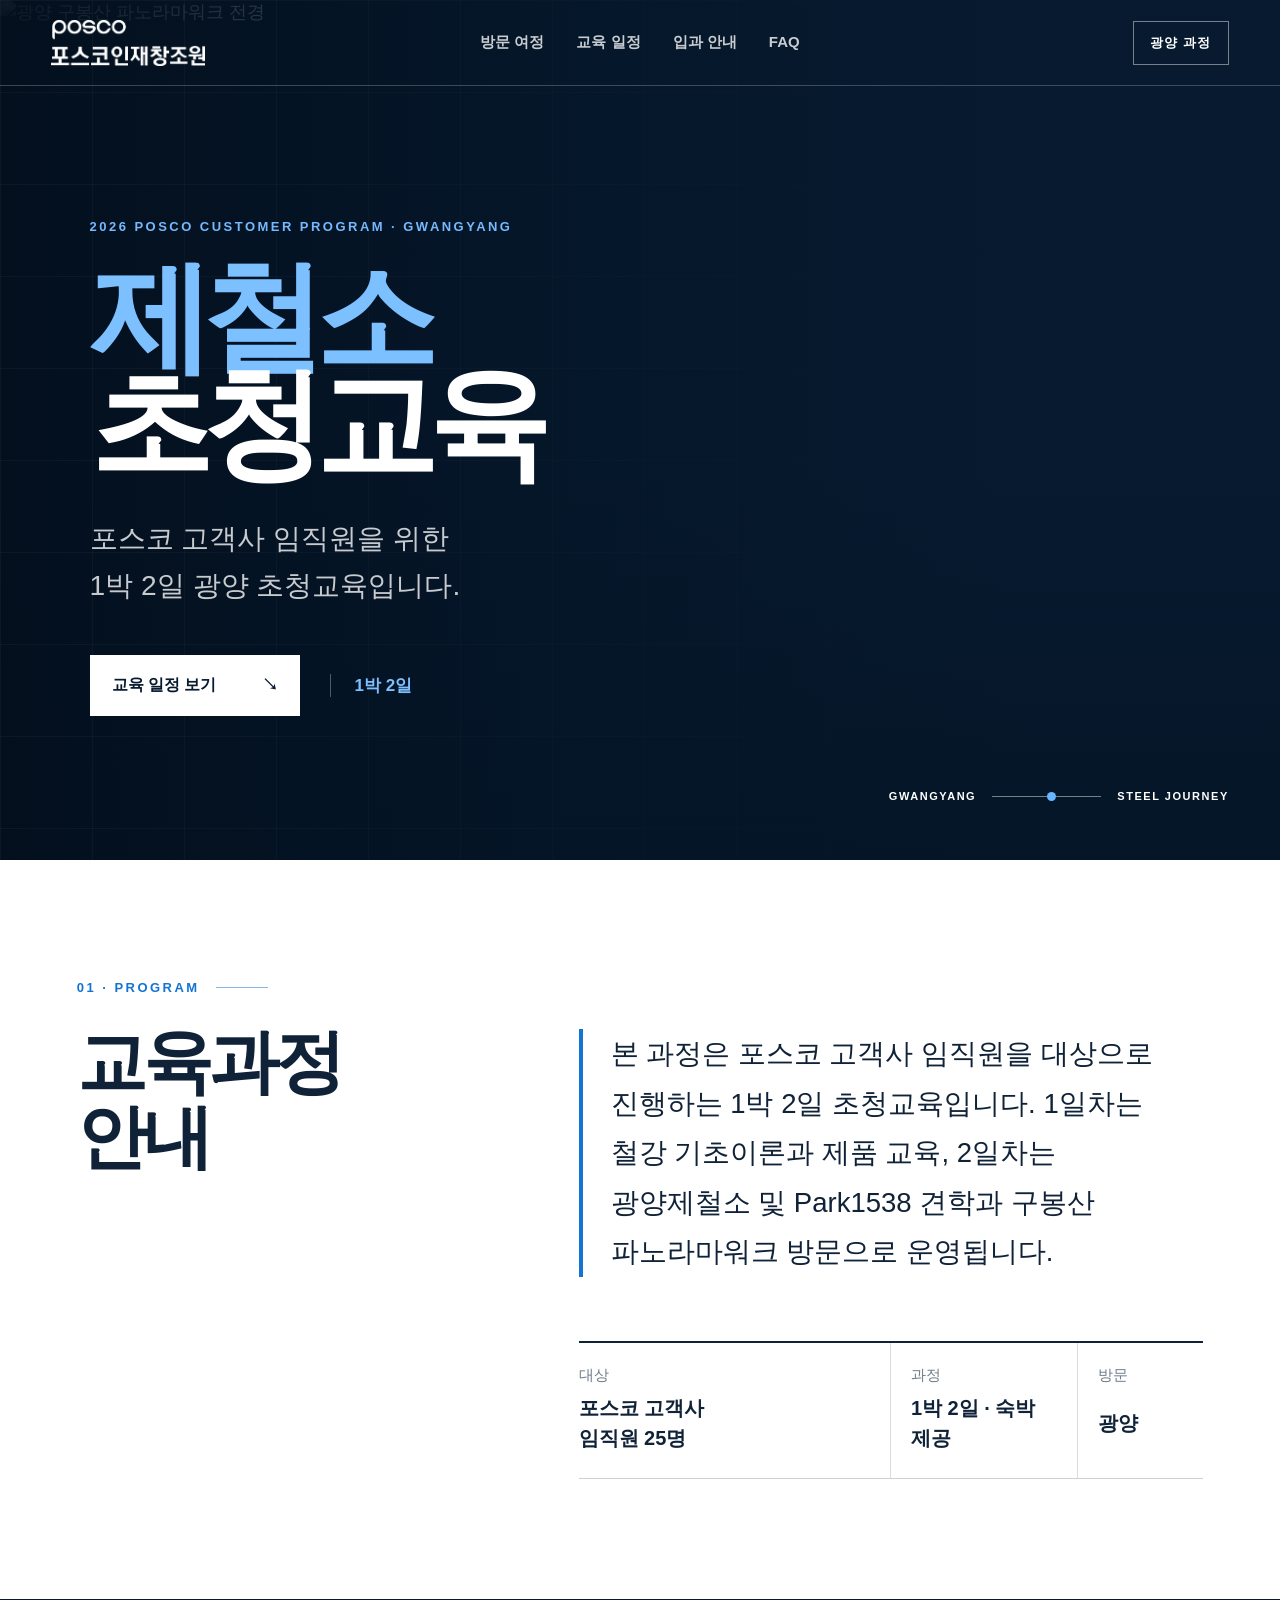
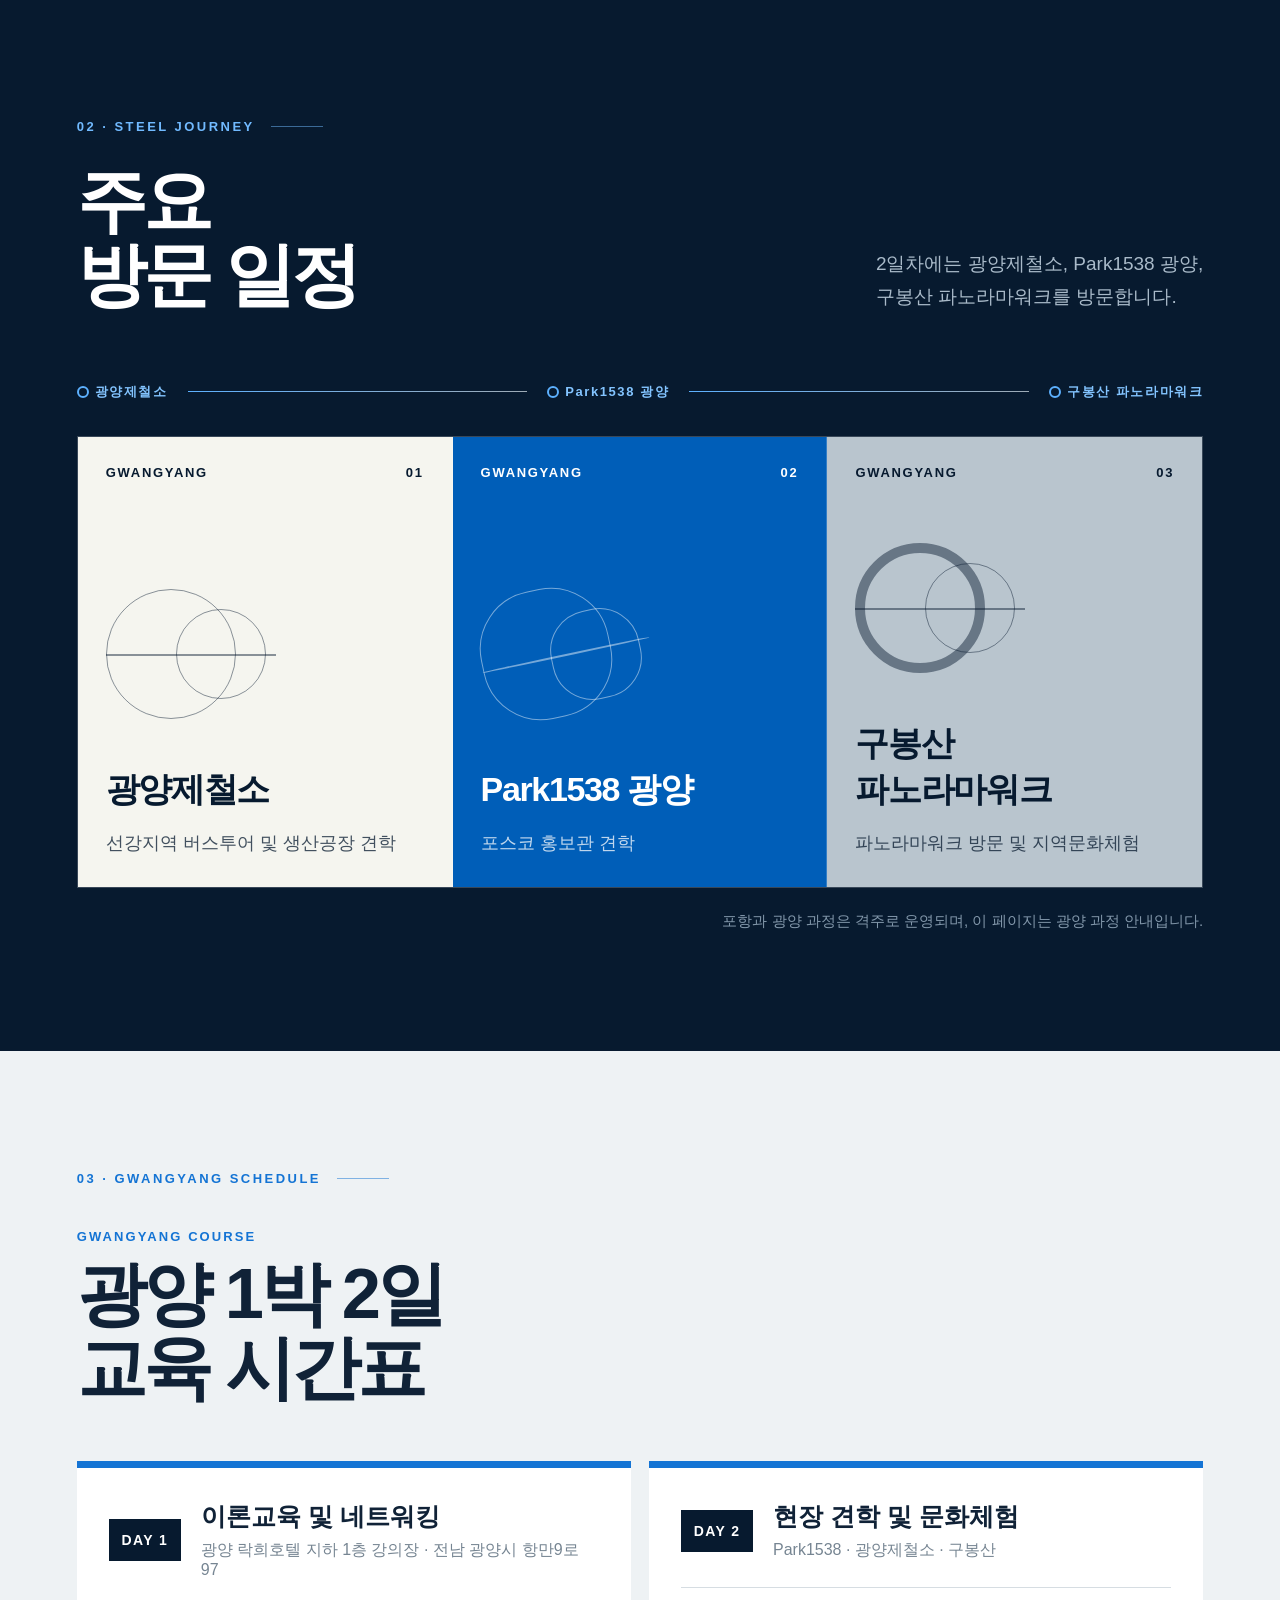
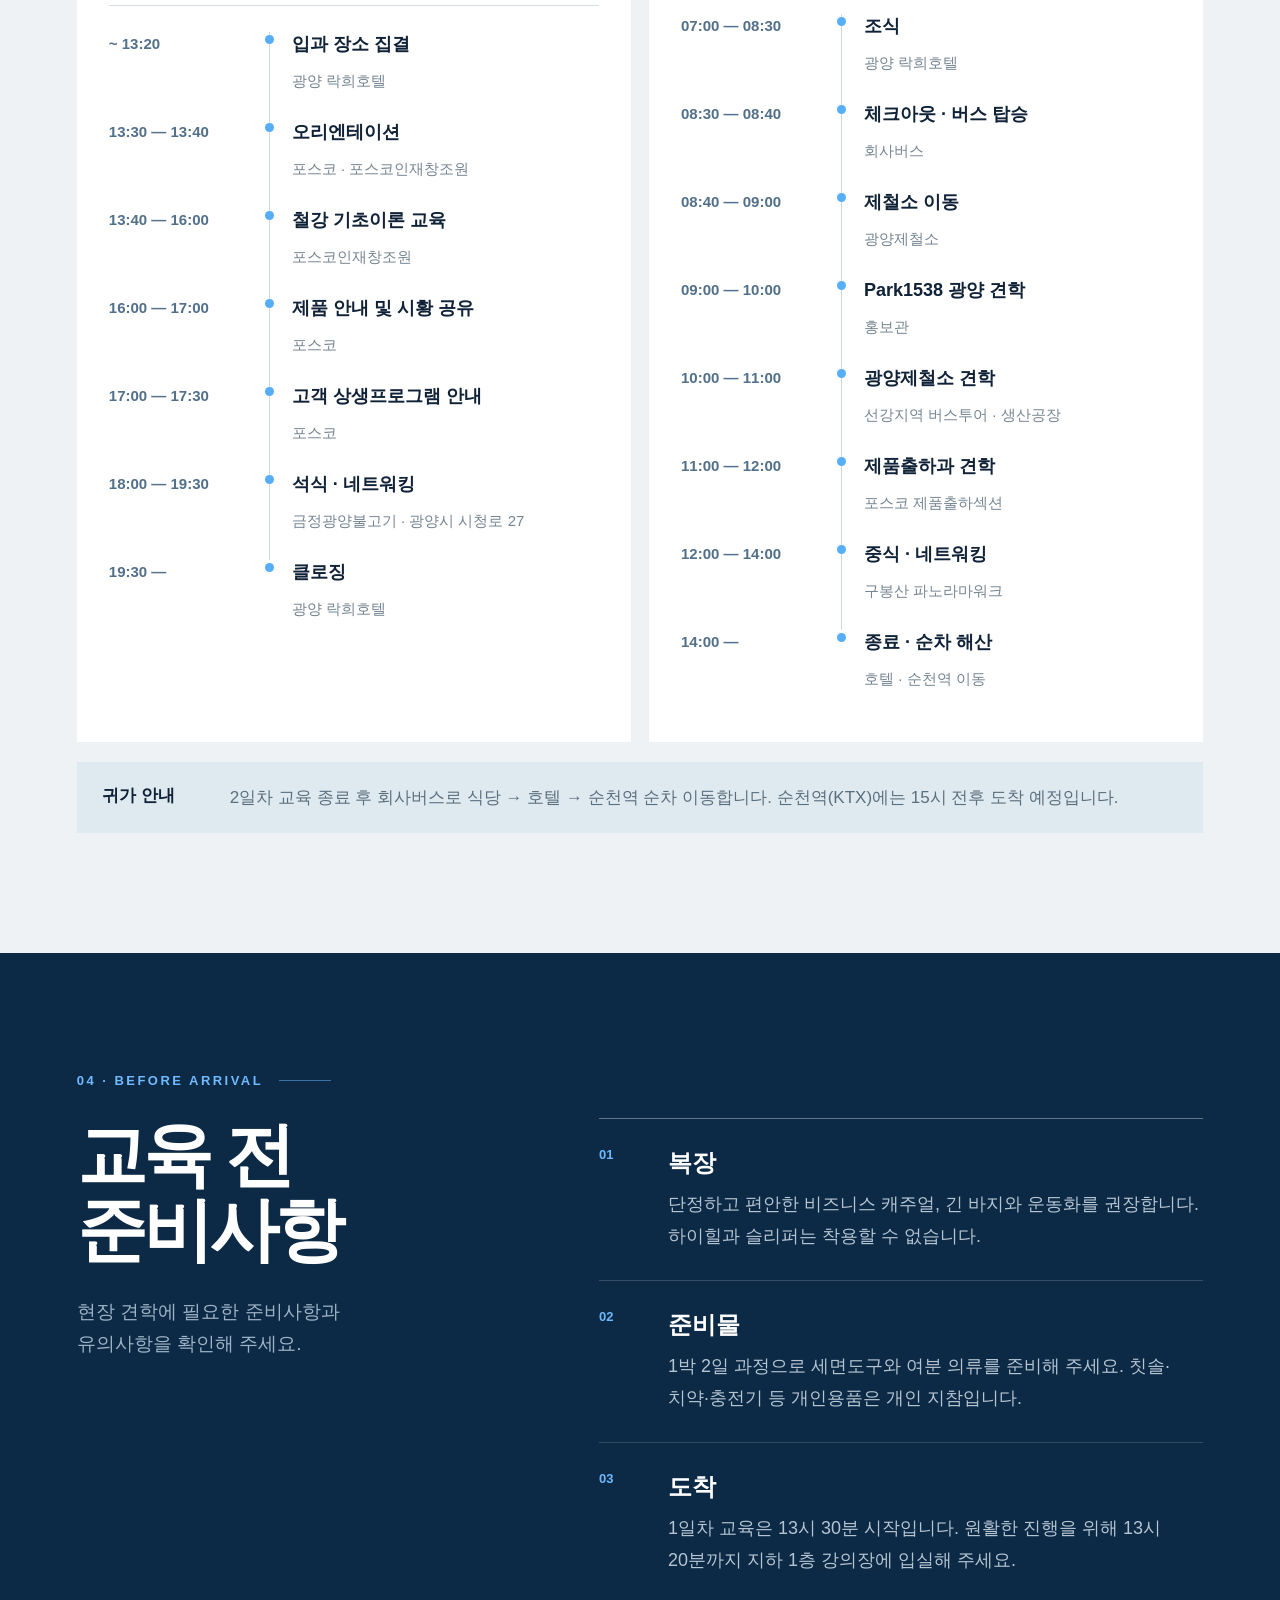
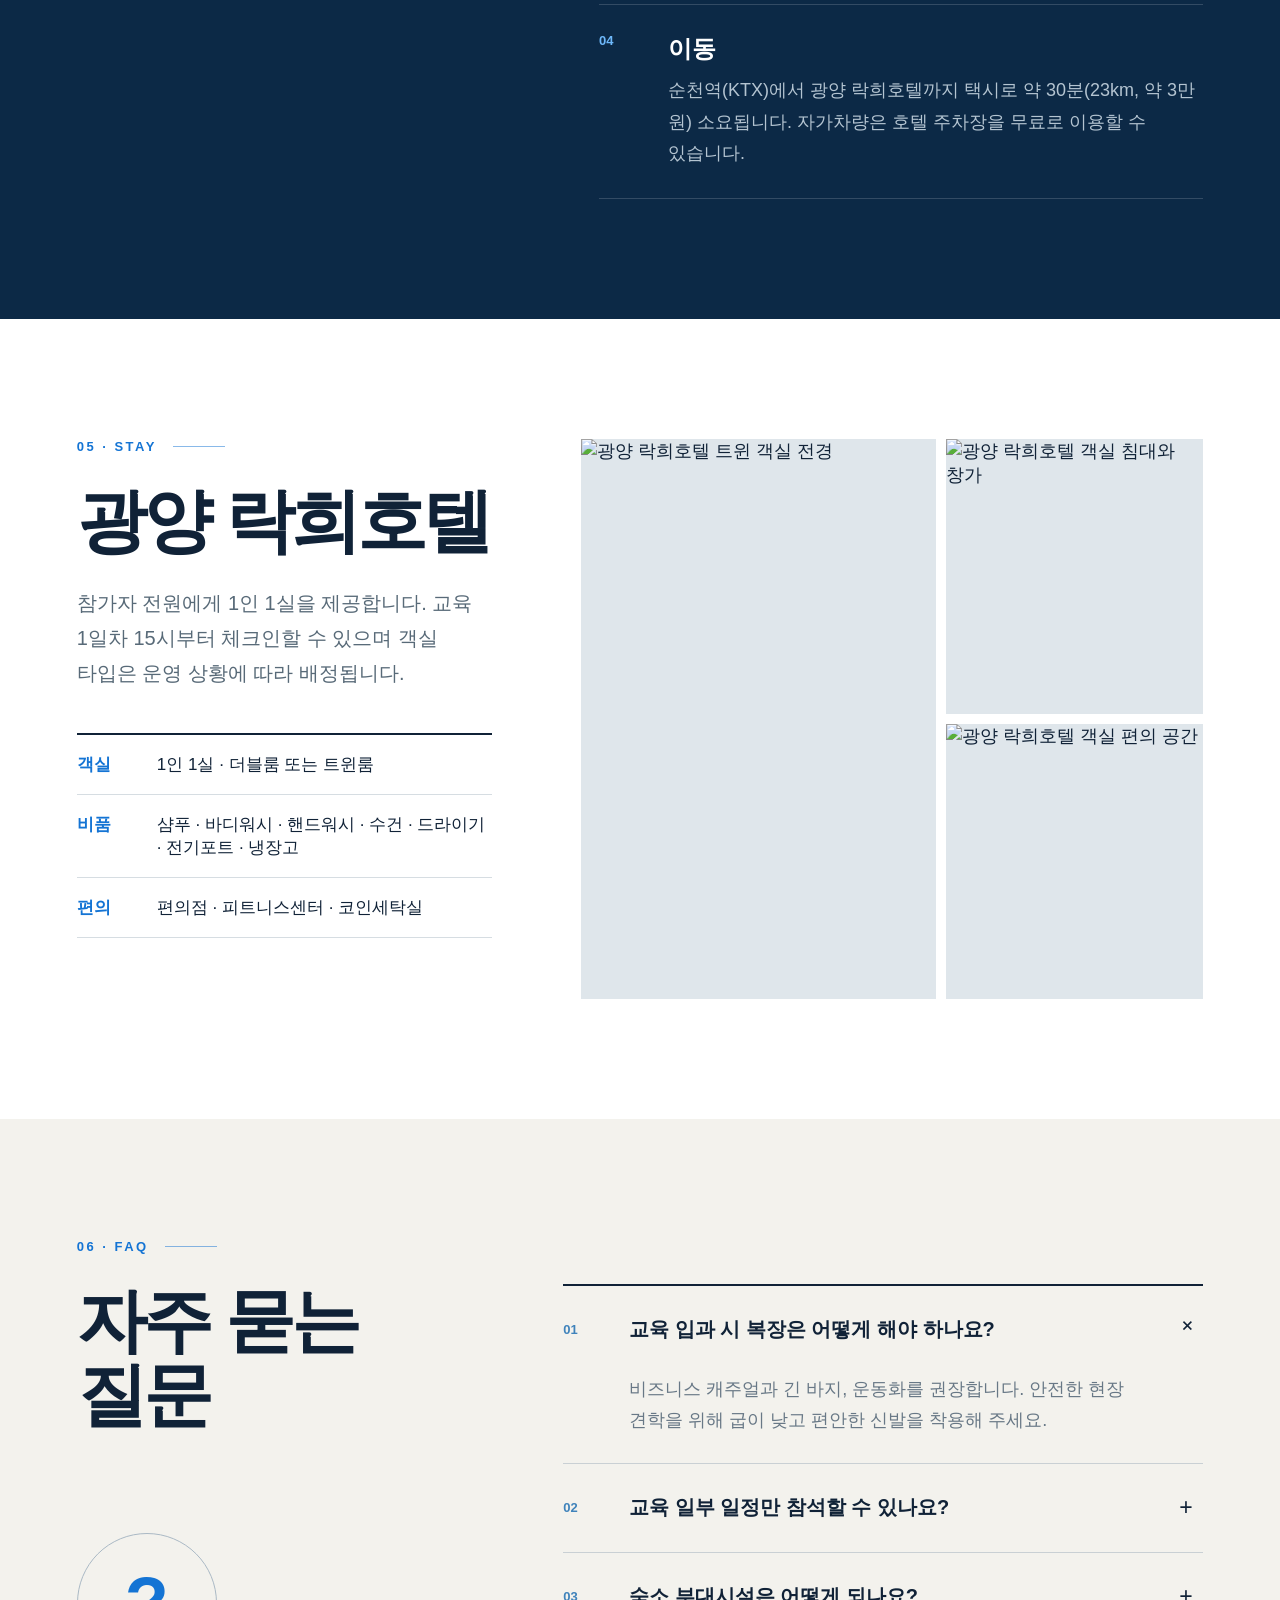
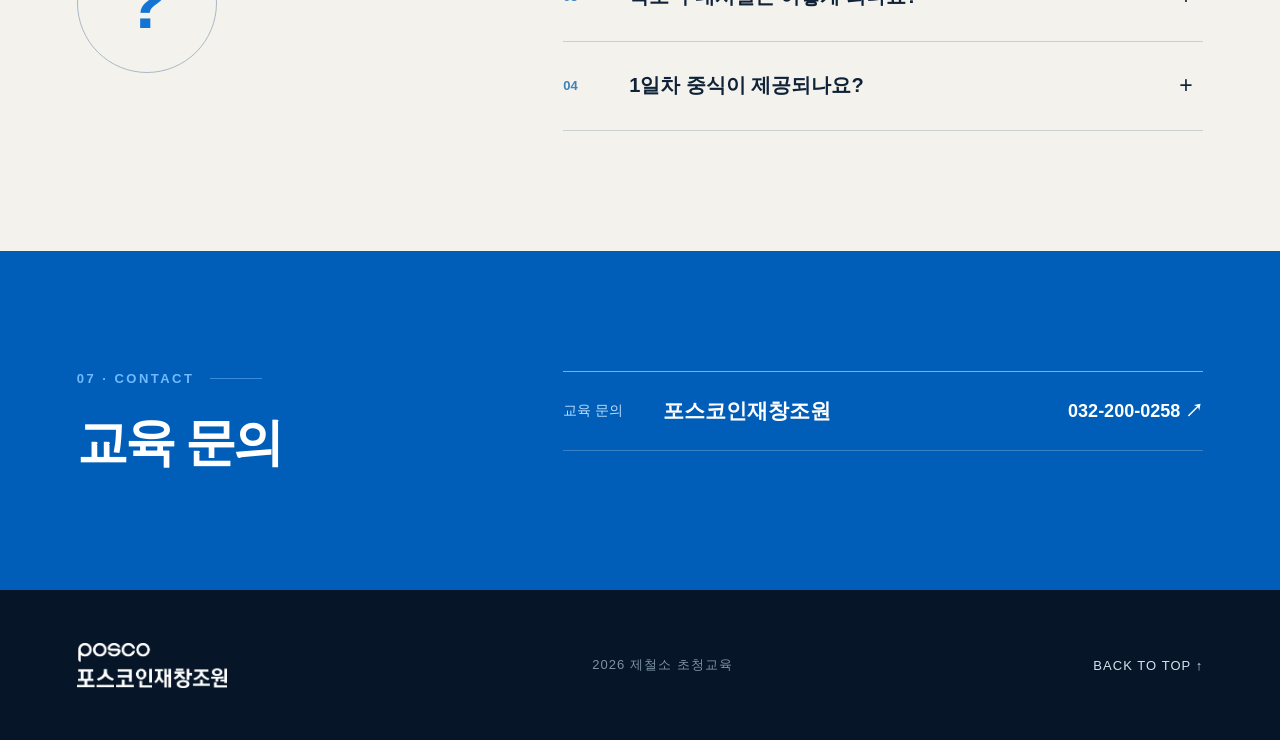
==== gwangyang-v2/index.html @ 08242945 "Add Gwangyang Ver2 index.html with staggered Anime.js title" ====
<!doctype html>
<html lang="ko">
<head>
  <meta charset="utf-8"><meta name="viewport" content="width=device-width,initial-scale=1">
  <title>초청교육_광양_Ver2 · 포스코 고객사 제철소 초청교육</title>
  <meta name="description" content="광양제철소와 Park1538 광양, 구봉산 파노라마워크를 경험하는 포스코 고객사 초청교육 안내 사이트입니다.">
  <meta property="og:title" content="2026 제철소 초청교육 · 광양"><meta property="og:description" content="포스코 고객사 임직원을 위한 1박 2일 광양 초청교육입니다."><meta property="og:image" content="https://design-plus.storage.googleapis.com/wp-content/uploads/2026/10/20182951/20261020092946-20261020_092946.jpg">
  <link rel="stylesheet" href="./styles.css">
</head>
<body><main>
  <header class="site-header"><a href="#top" class="brand"><img src="../assets/poscohrd-logo-white.png" alt="포스코인재창조원"></a><nav aria-label="주요 메뉴"><a href="#journey">방문 여정</a><a href="#schedule">교육 일정</a><a href="#prepare">입과 안내</a><a href="#faq">FAQ</a></nav><a class="header-date" href="#schedule">광양 과정</a></header>

  <section class="hero" id="top"><img class="hero-image" src="https://design-plus.storage.googleapis.com/wp-content/uploads/2026/10/20182951/20261020092946-20261020_092946.jpg" alt="광양 구봉산 파노라마워크 전경"><div class="hero-shade"></div><div class="hero-grid" aria-hidden="true"></div><div class="hero-content"><p class="eyebrow">2026 POSCO CUSTOMER PROGRAM · GWANGYANG</p><h1 aria-label="제철소 초청교육"><span class="title-line title-blue" aria-hidden="true"><span class="title-char">제</span><span class="title-char">철</span><span class="title-char">소</span></span><br><span class="title-line" aria-hidden="true"><span class="title-char">초</span><span class="title-char">청</span><span class="title-char">교</span><span class="title-char">육</span></span></h1><p class="hero-lead">포스코 고객사 임직원을 위한<br>1박 2일 광양 초청교육입니다.</p><div class="hero-actions"><a href="#schedule">교육 일정 보기 <span>↘</span></a><p><b>1박 2일</b></p></div></div><div class="hero-index" aria-hidden="true"><span>GWANGYANG</span><i></i><span>STEEL JOURNEY</span></div></section>

  <section class="intro section"><div class="section-label">01 · PROGRAM</div><div class="intro-grid"><h2>교육과정<br>안내</h2><div class="intro-copy"><p>본 과정은 포스코 고객사 임직원을 대상으로 진행하는 1박 2일 초청교육입니다. 1일차는 철강 기초이론과 제품 교육, 2일차는 광양제철소 및 Park1538 견학과 구봉산 파노라마워크 방문으로 운영됩니다.</p><div class="program-facts"><div><small>대상</small><strong>포스코 고객사<br>임직원 25명</strong></div><div><small>과정</small><strong>1박 2일 · 숙박 제공</strong></div><div><small>방문</small><strong>광양</strong></div></div></div></div></section>

  <section class="journey section" id="journey"><div class="section-label on-dark">02 · STEEL JOURNEY</div><div class="journey-heading"><h2>주요<br>방문 일정</h2><p>2일차에는 광양제철소, Park1538 광양,<br>구봉산 파노라마워크를 방문합니다.</p></div><div class="route-line" aria-hidden="true"><b>광양제철소</b><span></span><b>Park1538 광양</b><span></span><b>구봉산 파노라마워크</b></div><div class="highlight-grid">
    <article class="highlight-card light"><div class="card-top"><span>GWANGYANG</span><b>01</b></div><div class="card-art" aria-hidden="true"><i></i><i></i><i></i></div><h3>광양제철소</h3><p>선강지역 버스투어 및 생산공장 견학</p></article>
    <article class="highlight-card blue"><div class="card-top"><span>GWANGYANG</span><b>02</b></div><div class="card-art" aria-hidden="true"><i></i><i></i><i></i></div><h3>Park1538 광양</h3><p>포스코 홍보관 견학</p></article>
    <article class="highlight-card silver"><div class="card-top"><span>GWANGYANG</span><b>03</b></div><div class="card-art" aria-hidden="true"><i></i><i></i><i></i></div><h3>구봉산<br>파노라마워크</h3><p>파노라마워크 방문 및 지역문화체험</p></article>
  </div><p class="journey-note">포항과 광양 과정은 격주로 운영되며, 이 페이지는 광양 과정 안내입니다.</p></section>

  <section class="schedule section" id="schedule"><div class="section-label">03 · GWANGYANG SCHEDULE</div><div class="schedule-heading"><div><p>GWANGYANG COURSE</p><h2>광양 1박 2일<br>교육 시간표</h2></div></div><div class="day-grid">
    <article class="day-card"><div class="day-head"><span>DAY 1</span><div><h3>이론교육 및 네트워킹</h3><p>광양 락희호텔 지하 1층 강의장 · 전남 광양시 항만9로 97</p></div></div><ol>
      <li><time>~ 13:20</time><div><b>입과 장소 집결</b><small>광양 락희호텔</small></div></li><li><time>13:30 — 13:40</time><div><b>오리엔테이션</b><small>포스코 · 포스코인재창조원</small></div></li><li><time>13:40 — 16:00</time><div><b>철강 기초이론 교육</b><small>포스코인재창조원</small></div></li><li><time>16:00 — 17:00</time><div><b>제품 안내 및 시황 공유</b><small>포스코</small></div></li><li><time>17:00 — 17:30</time><div><b>고객 상생프로그램 안내</b><small>포스코</small></div></li><li><time>18:00 — 19:30</time><div><b>석식 · 네트워킹</b><small>금정광양불고기 · 광양시 시청로 27</small></div></li><li><time>19:30 —</time><div><b>클로징</b><small>광양 락희호텔</small></div></li>
    </ol></article>
    <article class="day-card"><div class="day-head"><span>DAY 2</span><div><h3>현장 견학 및 문화체험</h3><p>Park1538 · 광양제철소 · 구봉산</p></div></div><ol>
      <li><time>07:00 — 08:30</time><div><b>조식</b><small>광양 락희호텔</small></div></li><li><time>08:30 — 08:40</time><div><b>체크아웃 · 버스 탑승</b><small>회사버스</small></div></li><li><time>08:40 — 09:00</time><div><b>제철소 이동</b><small>광양제철소</small></div></li><li><time>09:00 — 10:00</time><div><b>Park1538 광양 견학</b><small>홍보관</small></div></li><li><time>10:00 — 11:00</time><div><b>광양제철소 견학</b><small>선강지역 버스투어 · 생산공장</small></div></li><li><time>11:00 — 12:00</time><div><b>제품출하과 견학</b><small>포스코 제품출하섹션</small></div></li><li><time>12:00 — 14:00</time><div><b>중식 · 네트워킹</b><small>구봉산 파노라마워크</small></div></li><li><time>14:00 —</time><div><b>종료 · 순차 해산</b><small>호텔 · 순천역 이동</small></div></li>
    </ol></article>
  </div><div class="travel-note"><b>귀가 안내</b><p>2일차 교육 종료 후 회사버스로 식당 → 호텔 → 순천역 순차 이동합니다. 순천역(KTX)에는 15시 전후 도착 예정입니다.</p></div></section>

  <section class="prepare section" id="prepare"><div class="section-label on-dark">04 · BEFORE ARRIVAL</div><div class="prepare-grid"><div class="prepare-title"><h2>교육 전<br>준비사항</h2><p>현장 견학에 필요한 준비사항과<br>유의사항을 확인해 주세요.</p></div><div class="check-list">
    <article><span>01</span><div><h3>복장</h3><p>단정하고 편안한 비즈니스 캐주얼, 긴 바지와 운동화를 권장합니다. 하이힐과 슬리퍼는 착용할 수 없습니다.</p></div></article><article><span>02</span><div><h3>준비물</h3><p>1박 2일 과정으로 세면도구와 여분 의류를 준비해 주세요. 칫솔·치약·충전기 등 개인용품은 개인 지참입니다.</p></div></article><article><span>03</span><div><h3>도착</h3><p>1일차 교육은 13시 30분 시작입니다. 원활한 진행을 위해 13시 20분까지 지하 1층 강의장에 입실해 주세요.</p></div></article><article><span>04</span><div><h3>이동</h3><p>순천역(KTX)에서 광양 락희호텔까지 택시로 약 30분(23km, 약 3만 원) 소요됩니다. 자가차량은 호텔 주차장을 무료로 이용할 수 있습니다.</p></div></article>
  </div></div></section>

  <section class="stay section"><div class="stay-copy"><div class="section-label">05 · STAY</div><h2>광양 락희호텔</h2><p>참가자 전원에게 1인 1실을 제공합니다. 교육 1일차 15시부터 체크인할 수 있으며 객실 타입은 운영 상황에 따라 배정됩니다.</p><dl><div><dt>객실</dt><dd>1인 1실 · 더블룸 또는 트윈룸</dd></div><div><dt>비품</dt><dd>샴푸 · 바디워시 · 핸드워시 · 수건 · 드라이기 · 전기포트 · 냉장고</dd></div><div><dt>편의</dt><dd>편의점 · 피트니스센터 · 코인세탁실</dd></div></dl></div><div class="stay-gallery" aria-label="광양 락희호텔 객실 사진"><figure class="stay-photo stay-photo-main"><img src="https://yaimg.yanolja.com/v5/2023/01/13/16/1280/63c186caf38618.90040818.jpg" alt="광양 락희호텔 트윈 객실 전경" loading="lazy" referrerpolicy="no-referrer"></figure><figure class="stay-photo"><img src="https://yaimg.yanolja.com/v5/2025/05/19/02/1280/682a93b5e61f79.58812049.jpg" alt="광양 락희호텔 객실 침대와 창가" loading="lazy" referrerpolicy="no-referrer"></figure><figure class="stay-photo"><img src="https://tong.visitkorea.or.kr/cms/resource/79/3512179_image2_1.jpg" alt="광양 락희호텔 객실 편의 공간" loading="lazy" referrerpolicy="no-referrer"></figure></div></section>

  <section class="faq section" id="faq"><div class="section-label">06 · FAQ</div><div class="faq-grid"><div><h2>자주 묻는<br>질문</h2><div class="faq-mark">?</div></div><div class="faq-list">
    <details open><summary><span>01</span><b>교육 입과 시 복장은 어떻게 해야 하나요?</b><i>+</i></summary><p>비즈니스 캐주얼과 긴 바지, 운동화를 권장합니다. 안전한 현장 견학을 위해 굽이 낮고 편안한 신발을 착용해 주세요.</p></details><details><summary><span>02</span><b>교육 일부 일정만 참석할 수 있나요?</b><i>+</i></summary><p>숙박, 사외 강의장, 현장 견학이 연결된 집합 과정이므로 임의 불참은 어렵습니다. 1일차 석식을 포함한 전체 일정 참석을 원칙으로 합니다.</p></details><details><summary><span>03</span><b>숙소 부대시설은 어떻게 되나요?</b><i>+</i></summary><p>편의점, 피트니스센터, 코인세탁실을 이용할 수 있습니다. 피트니스 이용 시 개인 실내용 운동화를 지참해 주세요. 운동복은 호텔에서 대여할 수 있습니다.</p></details><details><summary><span>04</span><b>1일차 중식이 제공되나요?</b><i>+</i></summary><p>1일차 중식은 제공되지 않습니다. 교육 시작 전 개별 식사를 마치고 13시 20분까지 입실해 주세요.</p></details>
  </div></div></section>

  <section class="contact section"><div><div class="section-label on-dark">07 · CONTACT</div><h2>교육 문의</h2></div><div class="contact-list"><a href="tel:032-200-0258"><span>교육 문의</span><b>포스코인재창조원</b><strong>032-200-0258 ↗</strong></a></div></section>
  <footer><img src="../assets/poscohrd-logo-white.png" alt="포스코인재창조원"><p>2026 제철소 초청교육</p><a href="#top">BACK TO TOP ↑</a></footer>
</main><script type="module" src="./hero-animation.js"></script></body></html>
---- gwangyang-v2/styles.css ----
:root{--navy:#071a2f;--navy2:#0a2747;--blue:#1474d4;--cobalt:#005eb8;--paper:#f7f6f1;--ink:#102237}
*{box-sizing:border-box}html{scroll-behavior:smooth}body{margin:0;background:var(--paper);color:var(--ink);font-family:"Pretendard","Noto Sans KR","Apple SD Gothic Neo",Arial,sans-serif;word-break:keep-all}a{color:inherit;text-decoration:none}img{display:block;max-width:100%}
.site-header{height:86px;position:absolute;z-index:20;inset:0 0 auto;display:grid;grid-template-columns:1fr auto 1fr;align-items:center;padding:0 clamp(22px,4vw,68px);color:#fff;border-bottom:1px solid rgba(255,255,255,.22)}
.brand img{width:165px;height:46px;object-fit:contain;object-position:left center}.site-header nav{display:flex;gap:32px;font-size:12px;font-weight:700}.site-header nav a{opacity:.78;transition:.2s}.site-header nav a:hover{opacity:1}.header-date{justify-self:end;border:1px solid rgba(255,255,255,.45);padding:12px 16px;font:700 11px Arial;letter-spacing:.1em}
.hero{min-height:860px;position:relative;overflow:hidden;color:#fff;display:flex;align-items:center;padding:145px clamp(24px,7vw,110px) 70px;background:var(--navy)}.hero-image,.hero-shade,.hero-grid{position:absolute;inset:0;width:100%;height:100%}.hero-image{object-fit:cover;object-position:center}.hero-shade{background:linear-gradient(90deg,rgba(3,15,29,.96) 0%,rgba(4,21,39,.74) 42%,rgba(5,25,48,.12) 78%),linear-gradient(0deg,rgba(4,19,35,.75),transparent 45%)}.hero-grid{opacity:.15;background-image:linear-gradient(rgba(255,255,255,.25) 1px,transparent 1px),linear-gradient(90deg,rgba(255,255,255,.25) 1px,transparent 1px);background-size:92px 92px;mask-image:linear-gradient(90deg,#000,transparent 75%)}
.hero-content{position:relative;z-index:2;max-width:850px}.eyebrow,.section-label{font:800 11px Arial;letter-spacing:.19em;color:var(--blue);margin:0 0 30px}.hero .eyebrow{color:#76b9ff}.hero h1{font-size:clamp(72px,9.5vw,148px);line-height:.88;letter-spacing:-.075em;margin:0 0 38px}.hero h1 span{color:#7dc0ff}.hero-lead{font-size:clamp(18px,2vw,25px);line-height:1.65;color:rgba(255,255,255,.78);margin:0}.hero-actions{display:flex;align-items:center;gap:30px;margin-top:46px}.hero-actions>a{display:flex;justify-content:space-between;align-items:center;min-width:210px;background:#fff;color:var(--navy);padding:18px 20px;font-size:13px;font-weight:800}.hero-actions>p{display:grid;gap:6px;padding-left:24px;border-left:1px solid rgba(255,255,255,.3);margin:0}.hero-actions>p b{font-size:14px;color:#7dc0ff}.hero-actions>p span{font-size:12px;color:#ccd7e3}.hero-index{position:absolute;z-index:2;right:4vw;bottom:58px;width:340px;display:grid;grid-template-columns:auto 1fr auto;align-items:center;gap:16px;font:700 9px Arial;letter-spacing:.14em}.hero-index i{height:1px;background:rgba(255,255,255,.45);position:relative}.hero-index i:after{content:"";position:absolute;left:50%;top:-4px;width:9px;height:9px;border-radius:50%;background:#67b6ff}
.section{padding:120px clamp(24px,6vw,100px)}.section-label{display:flex;align-items:center;gap:16px}.section-label:after{content:"";display:block;width:52px;height:1px;background:currentColor;opacity:.5}.section-label.on-dark{color:#71baff}.intro{background:#fff}.intro-grid{display:grid;grid-template-columns:.78fr 1.22fr;gap:8vw}.intro h2,.journey h2,.schedule h2,.prepare h2,.stay h2,.faq h2,.contact h2{font-size:clamp(44px,5.5vw,78px);line-height:1.06;letter-spacing:-.055em;margin:0}.intro-copy>p{font-size:clamp(18px,2vw,25px);line-height:1.8;margin:4px 0 64px;padding-left:28px;border-left:4px solid var(--blue)}.program-facts{display:grid;grid-template-columns:repeat(3,1fr);border-top:2px solid var(--ink);border-bottom:1px solid #ccd2d7}.program-facts div{padding:23px 12px 25px 0;border-right:1px solid #d9dde0;display:grid;gap:8px}.program-facts div:last-child{border:0;padding-left:20px}.program-facts div:nth-child(2){padding-left:20px}.program-facts small{color:#6f7d89;font-size:11px}.program-facts strong{font-size:16px}
.journey{background:var(--navy);color:#fff;overflow:hidden}.journey-heading{display:flex;justify-content:space-between;align-items:end}.journey-heading p{color:#a9bac9;line-height:1.7;margin:0}.route-line{margin:70px 0 35px;display:grid;grid-template-columns:auto 1fr auto 1fr auto;align-items:center;gap:20px;font:700 10px Arial;letter-spacing:.12em;color:#83c4ff}.route-line b{position:relative;padding-left:18px;white-space:nowrap}.route-line b:before{content:"";position:absolute;left:0;top:50%;width:8px;height:8px;border:2px solid #5db1ff;border-radius:50%;transform:translateY(-50%)}.route-line span{height:1px;background:linear-gradient(90deg,#5db1ff,#9eabb6)}.highlight-grid{display:grid;grid-template-columns:repeat(3,1fr);border:1px solid rgba(255,255,255,.2)}.highlight-card{min-height:450px;padding:28px;display:flex;flex-direction:column;border-right:1px solid rgba(255,255,255,.2);position:relative;overflow:hidden}.highlight-card:last-child{border:0}.highlight-card.light{background:#f5f5ef;color:var(--navy)}.highlight-card.blue{background:var(--cobalt)}.highlight-card.silver{background:#b9c5ce;color:var(--navy)}.card-top{display:flex;justify-content:space-between;font:700 10px Arial;letter-spacing:.13em}.card-art{margin:auto 0 48px;height:130px;position:relative}.card-art i{position:absolute;display:block;border:1px solid currentColor;opacity:.46;border-radius:50%}.card-art i:nth-child(1){width:130px;height:130px;left:0;top:0}.card-art i:nth-child(2){width:90px;height:90px;left:70px;top:20px}.card-art i:nth-child(3){width:170px;height:1px;border-radius:0;left:0;top:65px}.blue .card-art i{transform:rotate(-12deg);border-radius:45%}.silver .card-art i:nth-child(1){border-width:10px}.highlight-card h3{font-size:30px;margin:0 0 15px;letter-spacing:-.04em}.highlight-card p{font-size:13px;line-height:1.7;opacity:.75;margin:0;max-width:270px}.journey-note{text-align:right;color:#8297aa;font-size:11px;margin:24px 0 0}
.schedule{background:#eef2f4}.schedule-heading{display:flex;justify-content:space-between;align-items:end;margin-bottom:55px}.schedule-heading>div>p{font:800 10px Arial;letter-spacing:.16em;color:var(--blue)}.date-badge{display:flex;align-items:center;gap:12px;background:var(--navy);color:#fff;padding:18px 22px}.date-badge b{font:800 42px/1 Arial}.date-badge span{font:700 8px/1.4 Arial;color:#7ec1ff}.date-badge i{font-style:normal;color:#7ec1ff;margin:0 4px}.day-grid{display:grid;grid-template-columns:1fr 1fr;gap:18px}.day-card{background:#fff;border-top:7px solid var(--blue);padding:32px 32px 24px}.day-head{display:grid;grid-template-columns:72px 1fr;gap:20px;align-items:center;padding-bottom:26px;border-bottom:1px solid #d6dde2}.day-head>span{background:var(--navy);color:#fff;padding:13px 8px;text-align:center;font:800 11px Arial;letter-spacing:.1em}.day-head h3{font-size:20px;margin:0 0 7px}.day-head p{font-size:12px;color:#768592;margin:0}.day-card ol{list-style:none;margin:26px 0 0;padding:0}.day-card li{display:grid;grid-template-columns:110px 1fr;gap:22px;min-height:70px}.day-card time{font:700 11px Arial;color:#52708a;padding-top:3px}.day-card li>div{padding:0 0 20px 22px;border-left:1px solid #ced8df;position:relative;display:grid;gap:7px}.day-card li>div:before{content:"";position:absolute;left:-5px;top:3px;width:9px;height:9px;border-radius:50%;background:#57aef8}.day-card li:last-child>div{border-color:transparent}.day-card b{font-size:14px}.day-card small{font-size:11px;color:#768592;line-height:1.5}.travel-note{margin-top:20px;background:#dfe9f0;padding:22px 25px;display:grid;grid-template-columns:110px 1fr;gap:18px;font-size:13px}.travel-note p{margin:0;color:#5c6f7d;line-height:1.6}
.prepare{background:#0c2946;color:#fff}.prepare-grid{display:grid;grid-template-columns:.82fr 1.18fr;gap:8vw}.prepare-title>p{color:#9db2c5;line-height:1.7;margin-top:28px}.check-list{border-top:1px solid rgba(255,255,255,.35)}.check-list article{display:grid;grid-template-columns:45px 1fr;gap:24px;padding:28px 0;border-bottom:1px solid rgba(255,255,255,.16)}.check-list article>span{font:700 10px Arial;color:#6eb8fa}.check-list h3{font-size:19px;margin:0 0 10px}.check-list p{color:#b4c4d1;font-size:13px;line-height:1.75;margin:0}
.stay{background:#fff;display:grid;grid-template-columns:.8fr 1.2fr;gap:7vw}.stay-copy>p{font-size:17px;line-height:1.75;color:#586a78;margin:28px 0 42px}.stay dl{margin:0;border-top:2px solid var(--ink)}.stay dl>div{display:grid;grid-template-columns:80px 1fr;padding:18px 0;border-bottom:1px solid #d6dde2;font-size:13px}.stay dt{color:var(--blue);font-weight:800}.stay dd{margin:0}.stay-gallery{min-height:560px;display:grid;grid-template-columns:1.16fr .84fr;grid-template-rows:1fr 1fr;gap:10px}.stay-photo{margin:0;min-width:0;min-height:0;overflow:hidden;background:#dfe6eb}.stay-photo-main{grid-row:1/3}.stay-photo img{width:100%;height:100%;display:block;object-fit:cover}.stay-photo-main img{object-position:center}.stay-photo:not(.stay-photo-main) img{object-position:center}
.faq{background:#f3f2ed}.faq-grid{display:grid;grid-template-columns:.75fr 1.25fr;gap:8vw}.faq-grid>div:first-child{position:relative}.faq-mark{width:140px;height:140px;border:1px solid #aab9c5;border-radius:50%;display:grid;place-items:center;font:700 72px Arial;color:var(--blue);margin-top:100px}.faq-list{border-top:2px solid var(--ink)}.faq-list details{border-bottom:1px solid #c9d0d4}.faq-list summary{list-style:none;cursor:pointer;min-height:88px;display:grid;grid-template-columns:48px 1fr 24px;align-items:center;gap:18px}.faq-list summary::-webkit-details-marker{display:none}.faq-list summary span{font:700 10px Arial;color:#3f83bb}.faq-list summary b{font-size:16px}.faq-list summary i{font-style:normal;font-size:23px;transition:.2s}.faq-list details[open] summary i{transform:rotate(45deg)}.faq-list details p{margin:0;padding:0 38px 26px 66px;font-size:13px;line-height:1.75;color:#687886}
.contact{background:var(--cobalt);color:#fff;display:grid;grid-template-columns:.75fr 1.25fr;gap:8vw}.contact h2{font-size:clamp(36px,4vw,58px)}.contact-list{border-top:1px solid rgba(255,255,255,.5)}.contact-list a{display:grid;grid-template-columns:80px 1fr auto;gap:20px;align-items:center;padding:25px 0;border-bottom:1px solid rgba(255,255,255,.22)}.contact-list span{font-size:10px;color:#bcdfff}.contact-list b{font-size:15px}.contact-list strong{font:700 13px Arial}footer{min-height:150px;background:#061527;color:#7f93a5;display:flex;align-items:center;justify-content:space-between;padding:30px clamp(24px,6vw,100px);font-size:11px;letter-spacing:.08em}footer img{width:155px;height:45px;object-fit:contain;object-position:left}footer a{color:#d4e2ec}

/* Readability scale */
body{font-size:18px}.site-header nav{font-size:15px}.header-date{font-size:13px}.eyebrow,.section-label{font-size:13px}.hero-lead{font-size:clamp(21px,2.2vw,30px)}.hero-actions>a{font-size:16px;padding:20px 22px}.hero-actions>p b{font-size:17px}.hero-actions>p span{font-size:15px}.hero-index{font-size:11px}.intro-copy>p{font-size:clamp(21px,2.15vw,28px)}.program-facts{grid-template-columns:1.5fr .9fr .6fr}.program-facts small{font-size:15px}.program-facts strong{font-size:20px;line-height:1.5}.journey-heading p{font-size:19px}.route-line{font-size:13px}.card-top{font-size:13px}.highlight-card h3{font-size:34px}.highlight-card p{font-size:18px;max-width:330px}.journey-note{font-size:15px}.schedule-heading>div>p{font-size:13px}.day-head>span{font-size:14px}.day-head h3{font-size:25px}.day-head p{font-size:16px}.day-card li{grid-template-columns:138px 1fr;min-height:88px}.day-card time{font-size:15px}.day-card b{font-size:18px}.day-card small{font-size:15px}.travel-note{font-size:17px}.prepare-title>p{font-size:19px}.check-list article>span{font-size:13px}.check-list h3{font-size:24px}.check-list p{font-size:18px}.stay-copy>p{font-size:20px}.stay dl>div{font-size:17px}.faq-list summary span{font-size:13px}.faq-list summary b{font-size:20px}.faq-list details p{font-size:18px}.contact-list span{font-size:14px}.contact-list b{font-size:21px}.contact-list strong{font-size:18px}footer{font-size:13px}
@media(max-width:1050px){.highlight-grid{grid-template-columns:1fr 1fr}.highlight-card:last-child{grid-column:1/-1}.day-grid{grid-template-columns:1fr}.stay{grid-template-columns:1fr}.stay-gallery{min-height:560px}.site-header nav{display:none}}
@media(max-width:720px){.site-header{height:70px;grid-template-columns:1fr auto;padding:0 20px}.brand img{width:135px}.header-date{font-size:11px;padding:10px}.hero{min-height:800px;padding:120px 20px 165px}.hero-image{object-position:58% center}.hero-shade{background:linear-gradient(90deg,rgba(3,15,29,.95),rgba(4,20,38,.52)),linear-gradient(0deg,rgba(4,19,35,.85),transparent)}.hero h1{font-size:65px}.hero-actions{display:grid}.hero-actions>p{padding-left:0;border-left:0}.hero-index{left:20px;right:20px;bottom:40px;width:auto}.section{padding:80px 20px}.intro-grid,.prepare-grid,.faq-grid,.contact{grid-template-columns:1fr;gap:46px}.program-facts{grid-template-columns:1fr}.program-facts div,.program-facts div:nth-child(2),.program-facts div:last-child{padding:19px 0;border-right:0;border-bottom:1px solid #d9dde0}.journey-heading,.schedule-heading{display:block}.journey-heading p{margin-top:22px}.route-line{margin-top:45px;grid-template-columns:1fr;gap:18px}.route-line span{display:none}.highlight-grid{grid-template-columns:1fr}.highlight-card,.highlight-card:last-child{grid-column:auto;border-right:0;border-bottom:1px solid rgba(255,255,255,.2);min-height:390px}.highlight-card:last-child{border-bottom:0}.date-badge{margin-top:28px;width:max-content}.day-card{padding:26px 20px 18px}.day-head{grid-template-columns:68px 1fr}.day-card li{grid-template-columns:110px 1fr;gap:12px}.travel-note{grid-template-columns:1fr}.stay-gallery{min-height:0;grid-template-columns:1fr 1fr;grid-template-rows:340px 180px}.stay-photo-main{grid-column:1/-1;grid-row:1}.faq-mark{width:100px;height:100px;font-size:50px;margin-top:45px}.faq-list summary{grid-template-columns:34px 1fr 20px;min-height:94px}.faq-list details p{padding:0 20px 26px 52px}.contact-list a{grid-template-columns:1fr auto}.contact-list span{grid-column:1/-1}.contact-list b{font-size:20px}.contact-list strong{font-size:17px}footer{display:grid;grid-template-columns:1fr auto;gap:18px}footer p{grid-row:2}}
@media(prefers-reduced-motion:reduce){html{scroll-behavior:auto}*{transition:none!important}}
/* Gwangyang hero: keep the tower in view on narrow screens. */
@media(max-width:720px){.hero-image{object-position:76% 58%;transform:scale(1.12);transform-origin:76% 58%}.hero-shade{background:linear-gradient(90deg,rgba(3,15,29,.82),rgba(4,20,38,.28)),linear-gradient(0deg,rgba(4,19,35,.85),transparent 65%)}}


.hero h1 .title-line{color:#fff;white-space:nowrap}.hero h1 .title-blue{color:#7dc0ff}.hero h1 .title-char{display:inline-block;color:inherit;will-change:transform,opacity}
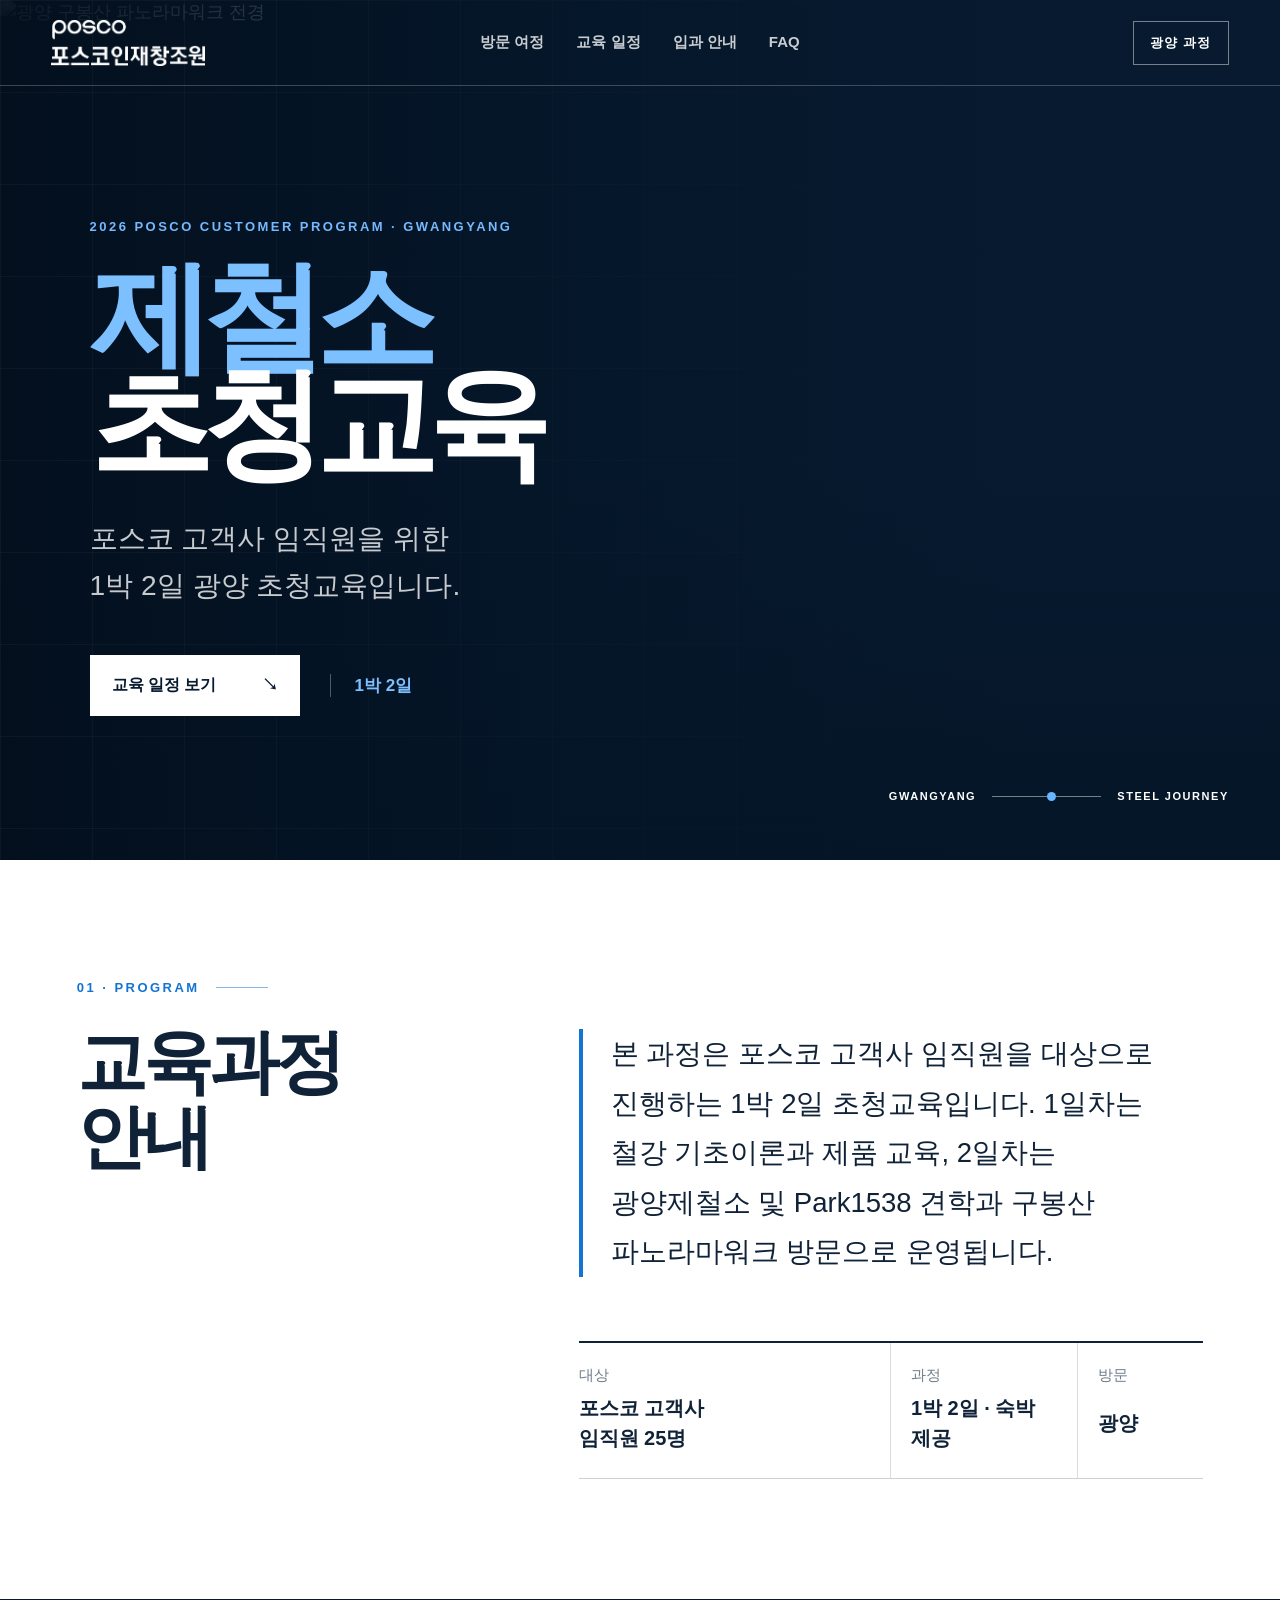
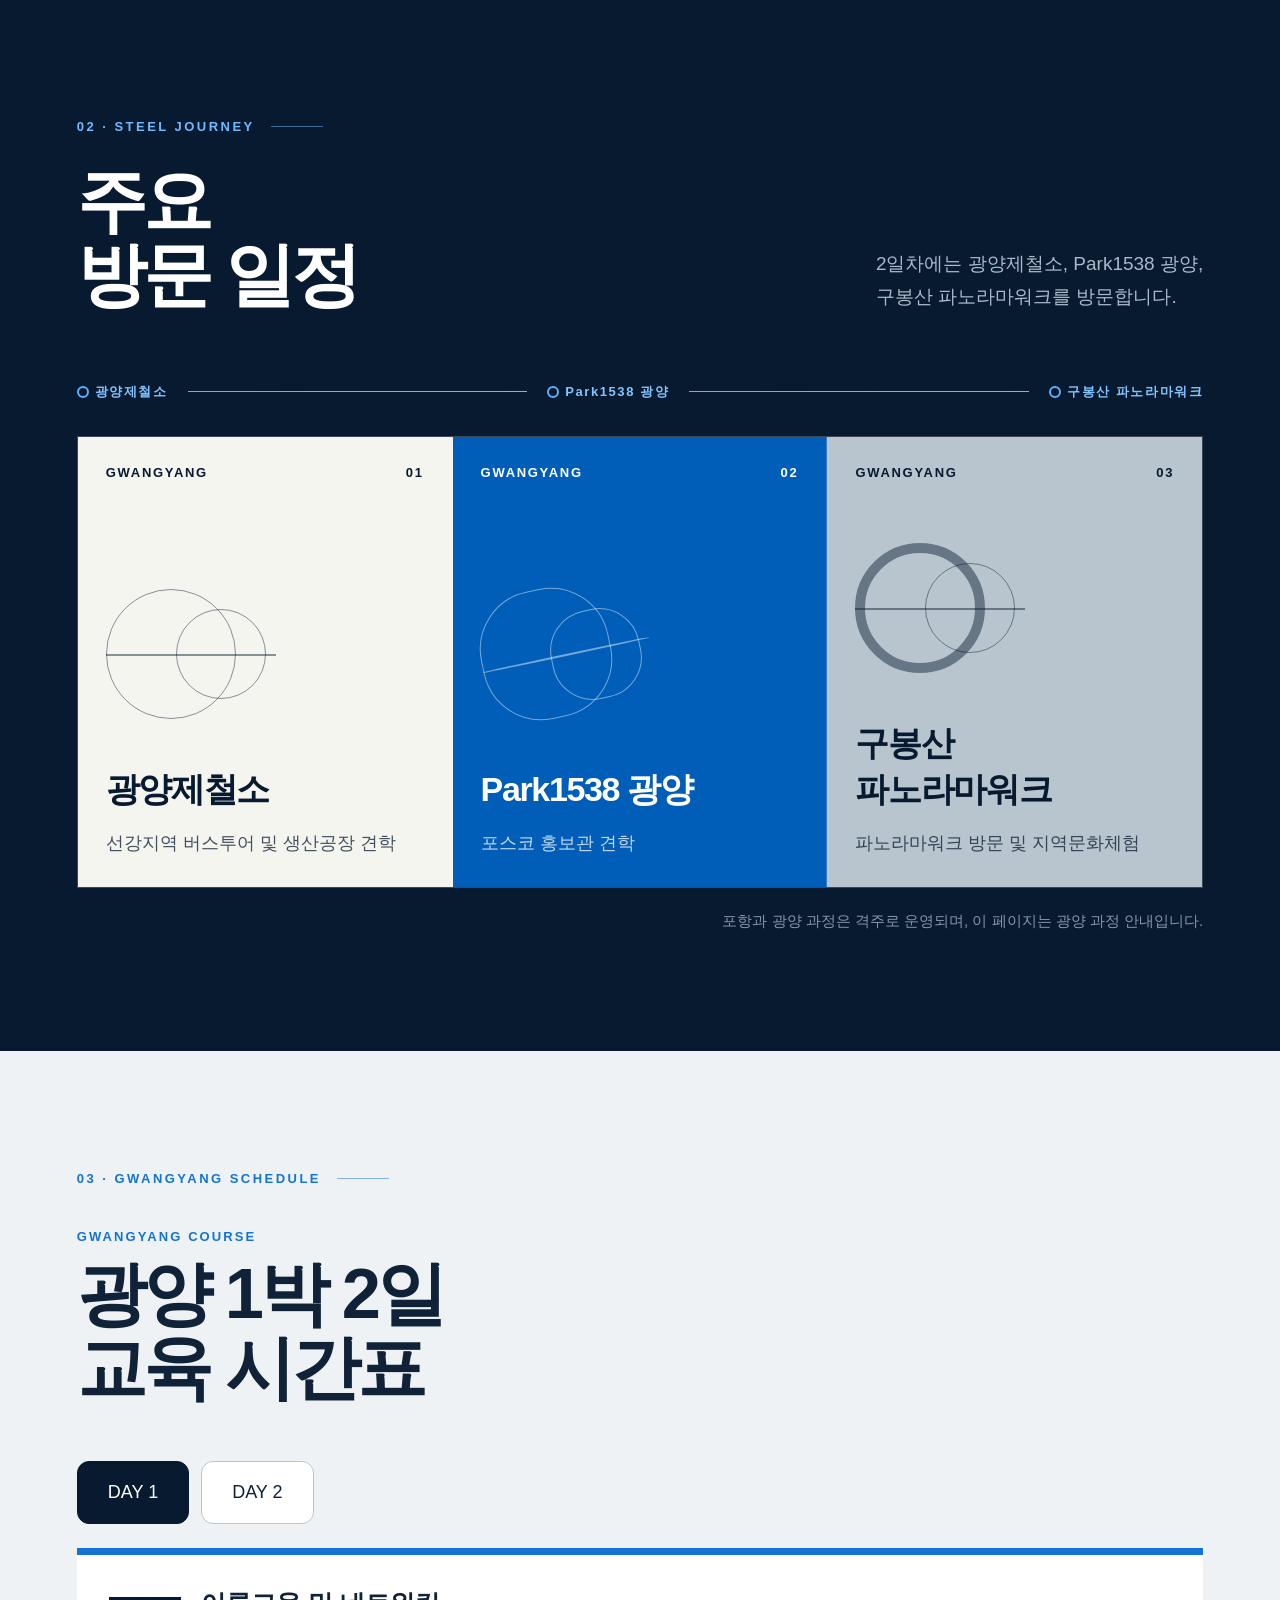
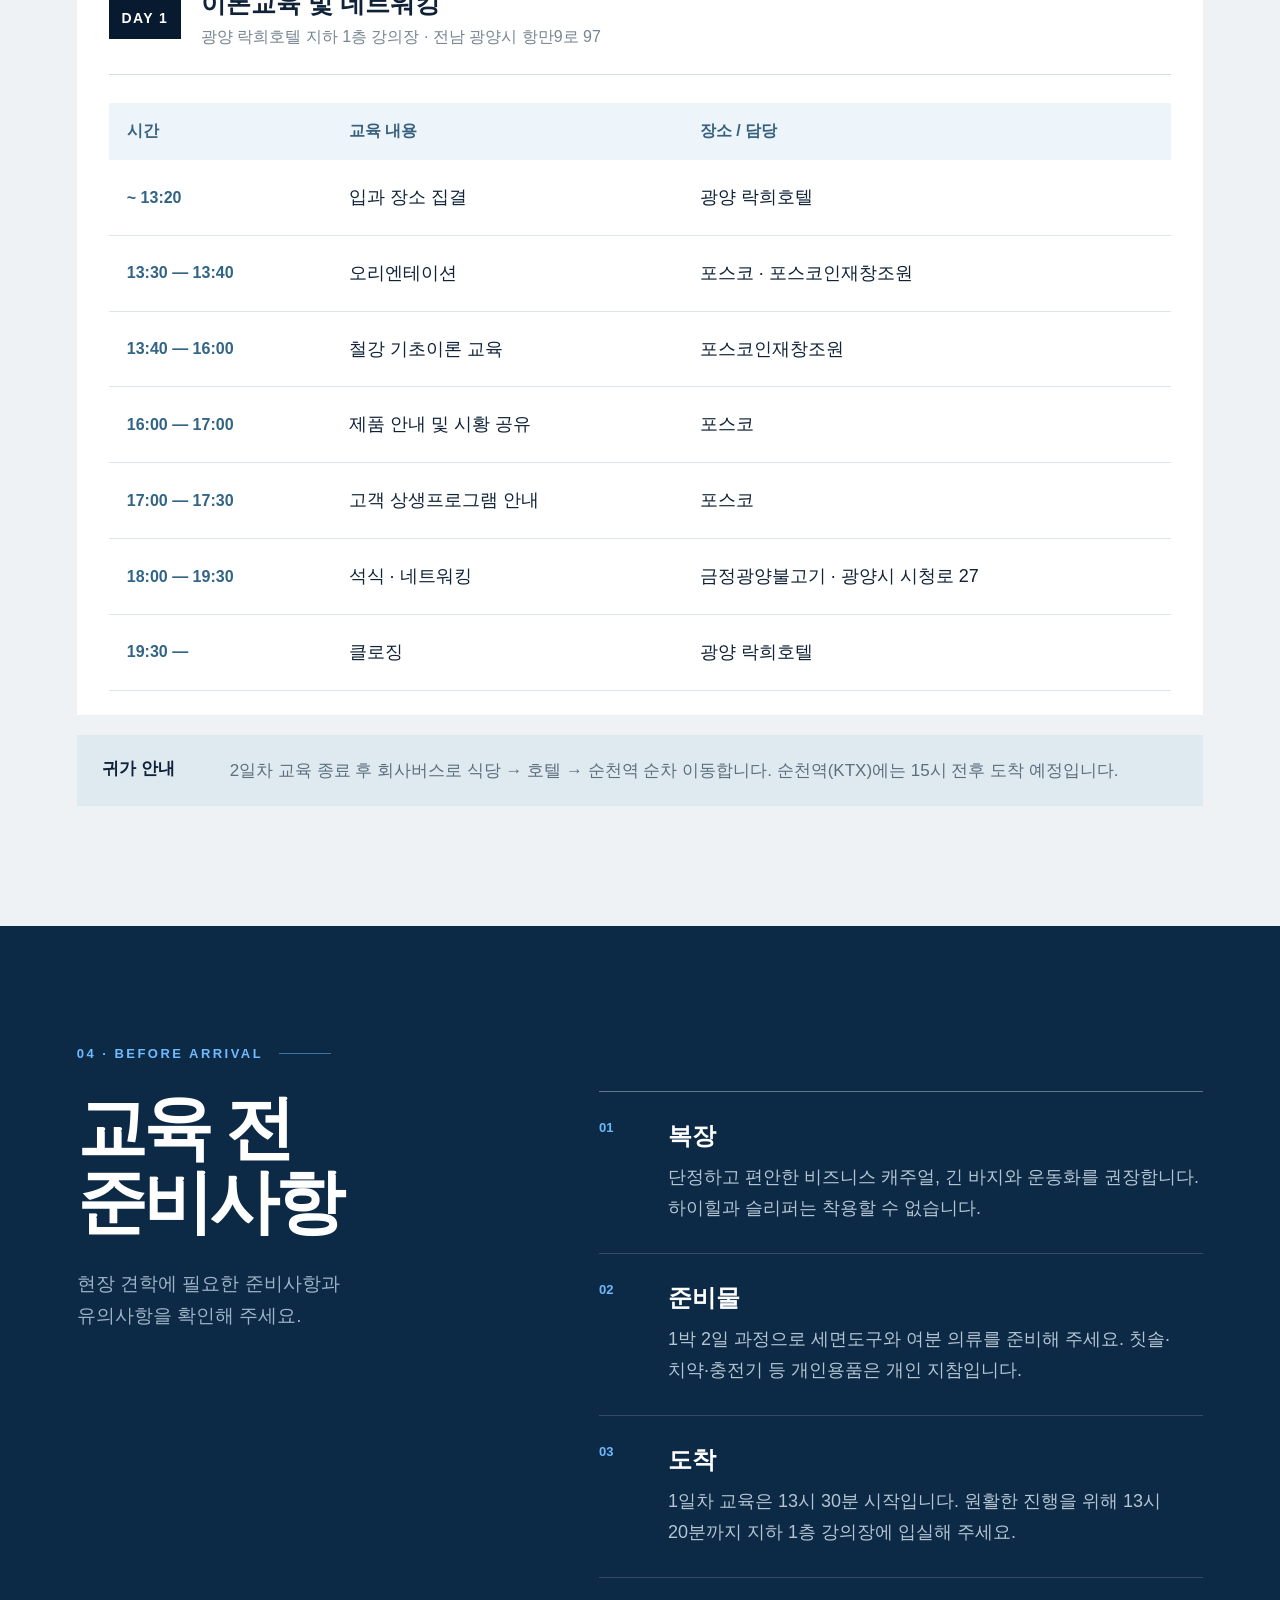
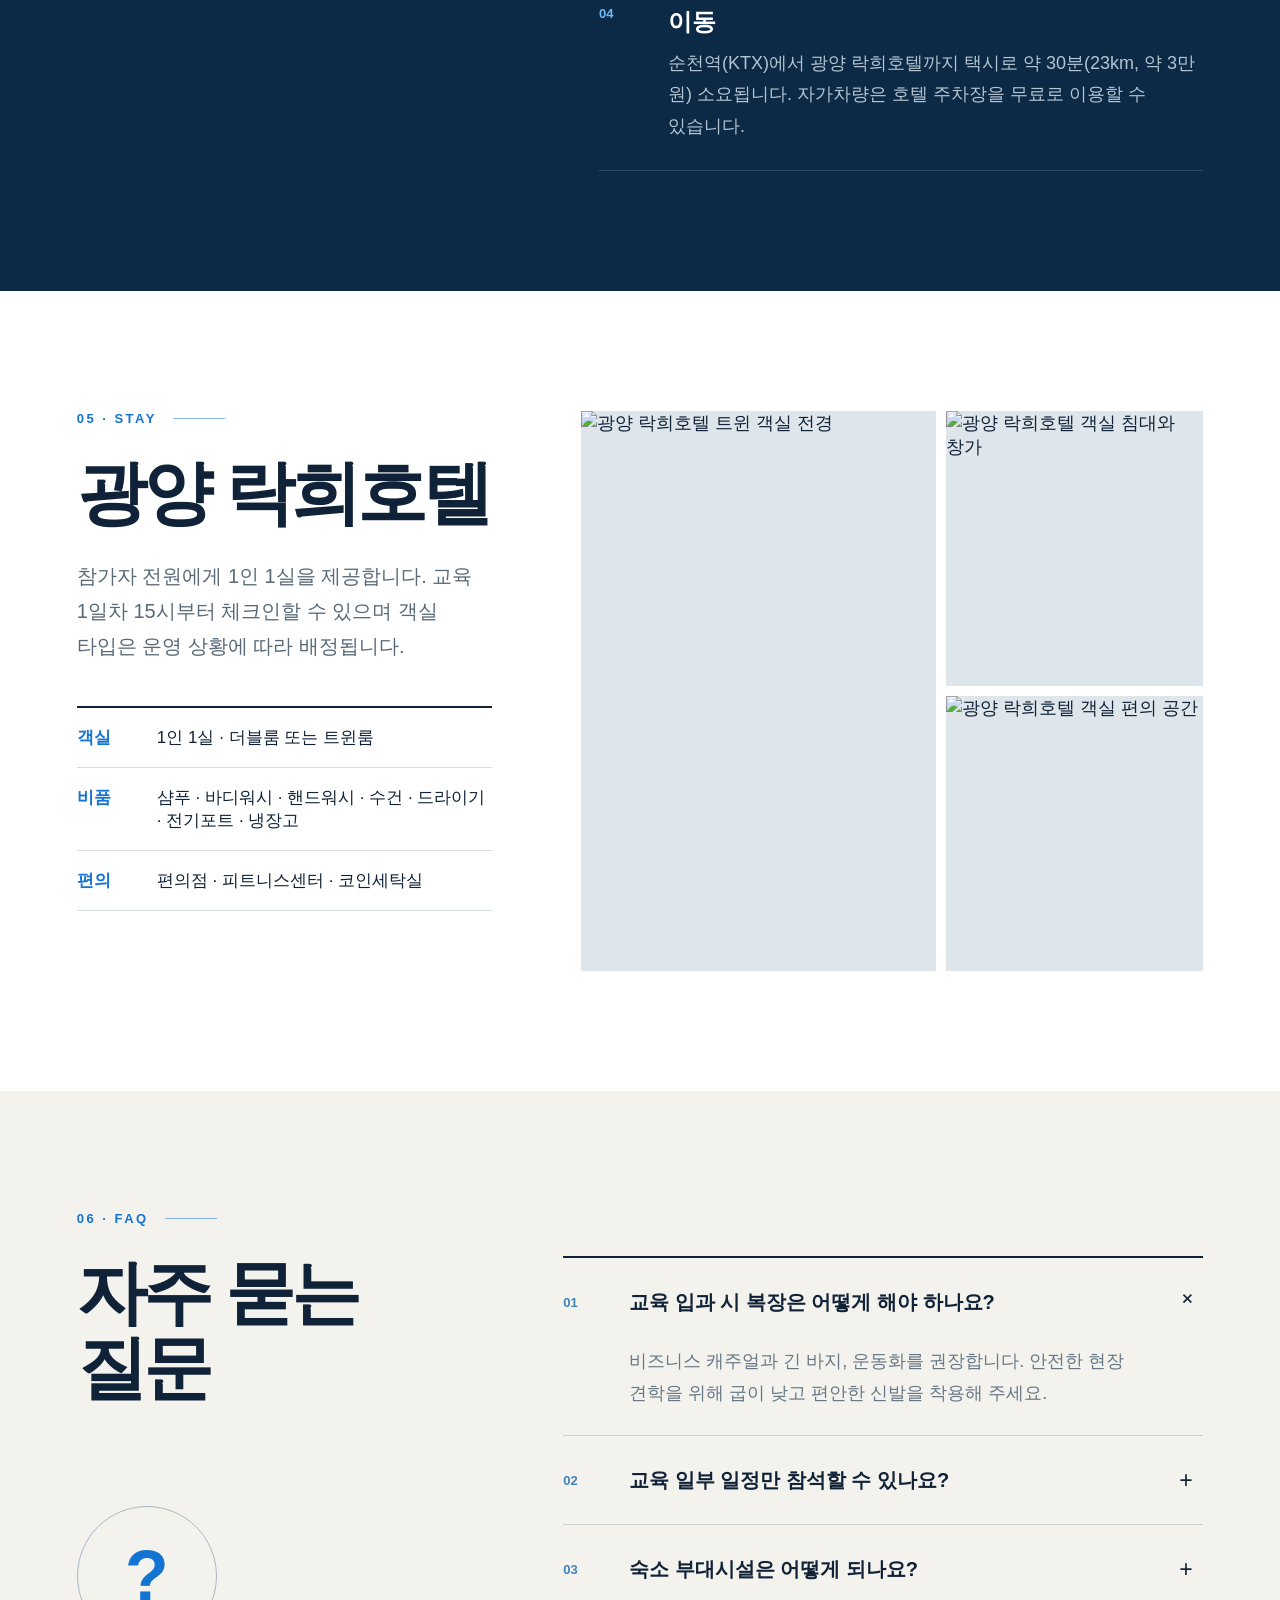
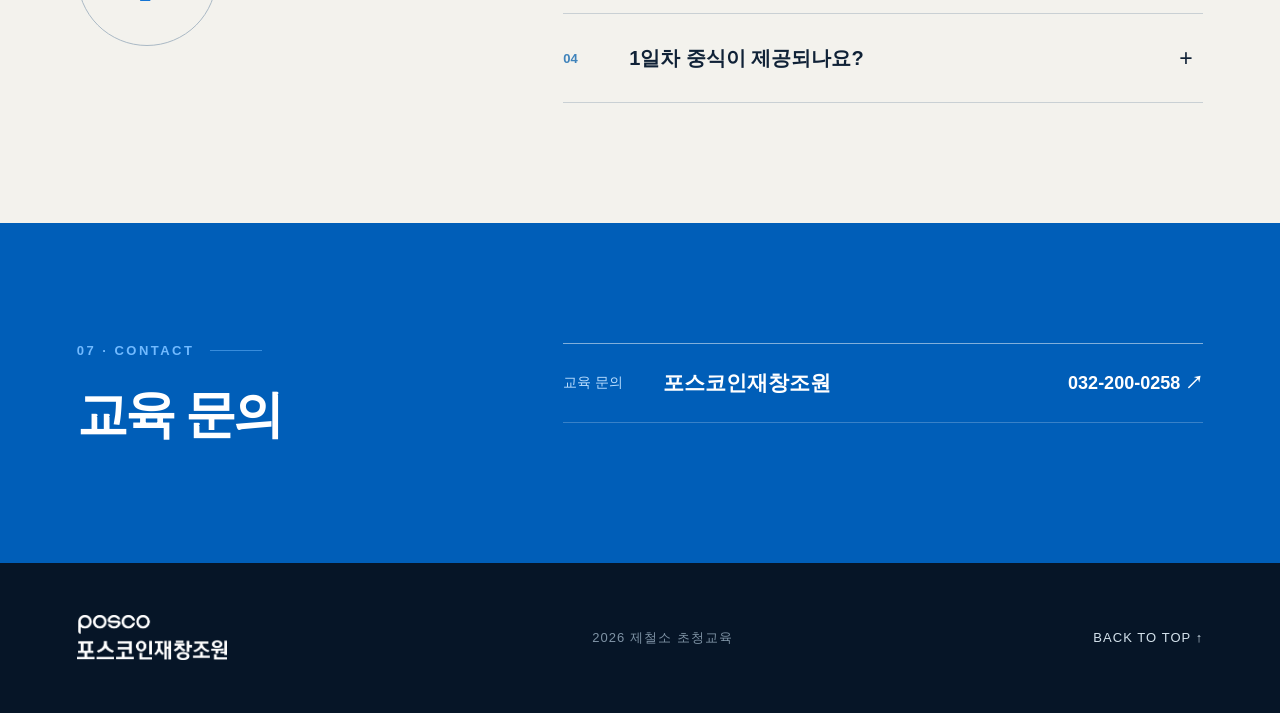
==== commit c3bf695f: "Enable animated timetable in Gwangyang Ver2" ====
--- a/gwangyang-v2/index.html
+++ b/gwangyang-v2/index.html
@@ -41,5 +41,5 @@
 
   <section class="contact section"><div><div class="section-label on-dark">07 · CONTACT</div><h2>교육 문의</h2></div><div class="contact-list"><a href="tel:032-200-0258"><span>교육 문의</span><b>포스코인재창조원</b><strong>032-200-0258 ↗</strong></a></div></section>
   <footer><img src="../assets/poscohrd-logo-white.png" alt="포스코인재창조원"><p>2026 제철소 초청교육</p><a href="#top">BACK TO TOP ↑</a></footer>
-</main><script type="module" src="./hero-animation.js"></script></body></html>
-
+</main><script type="module" src="./hero-animation.js"></script><script type="module" src="./schedule-tabs.js"></script></body></html>
+
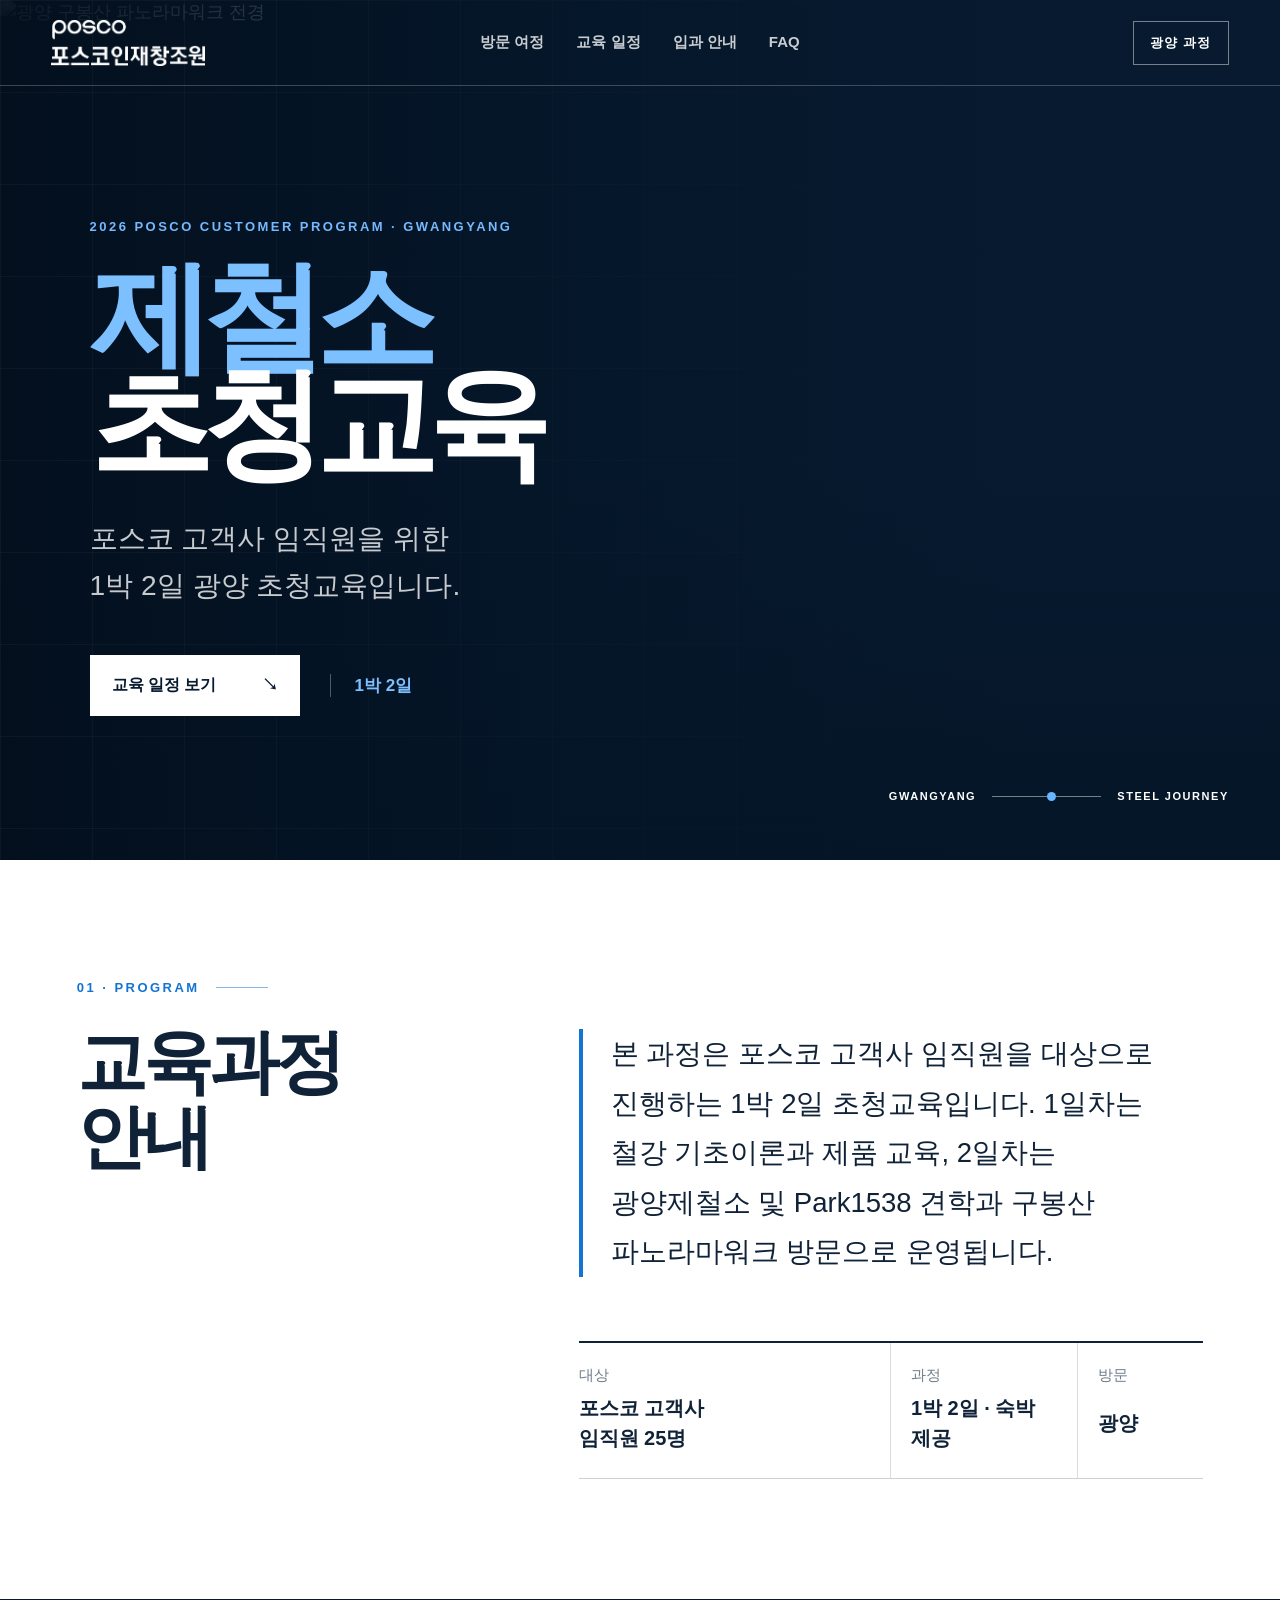
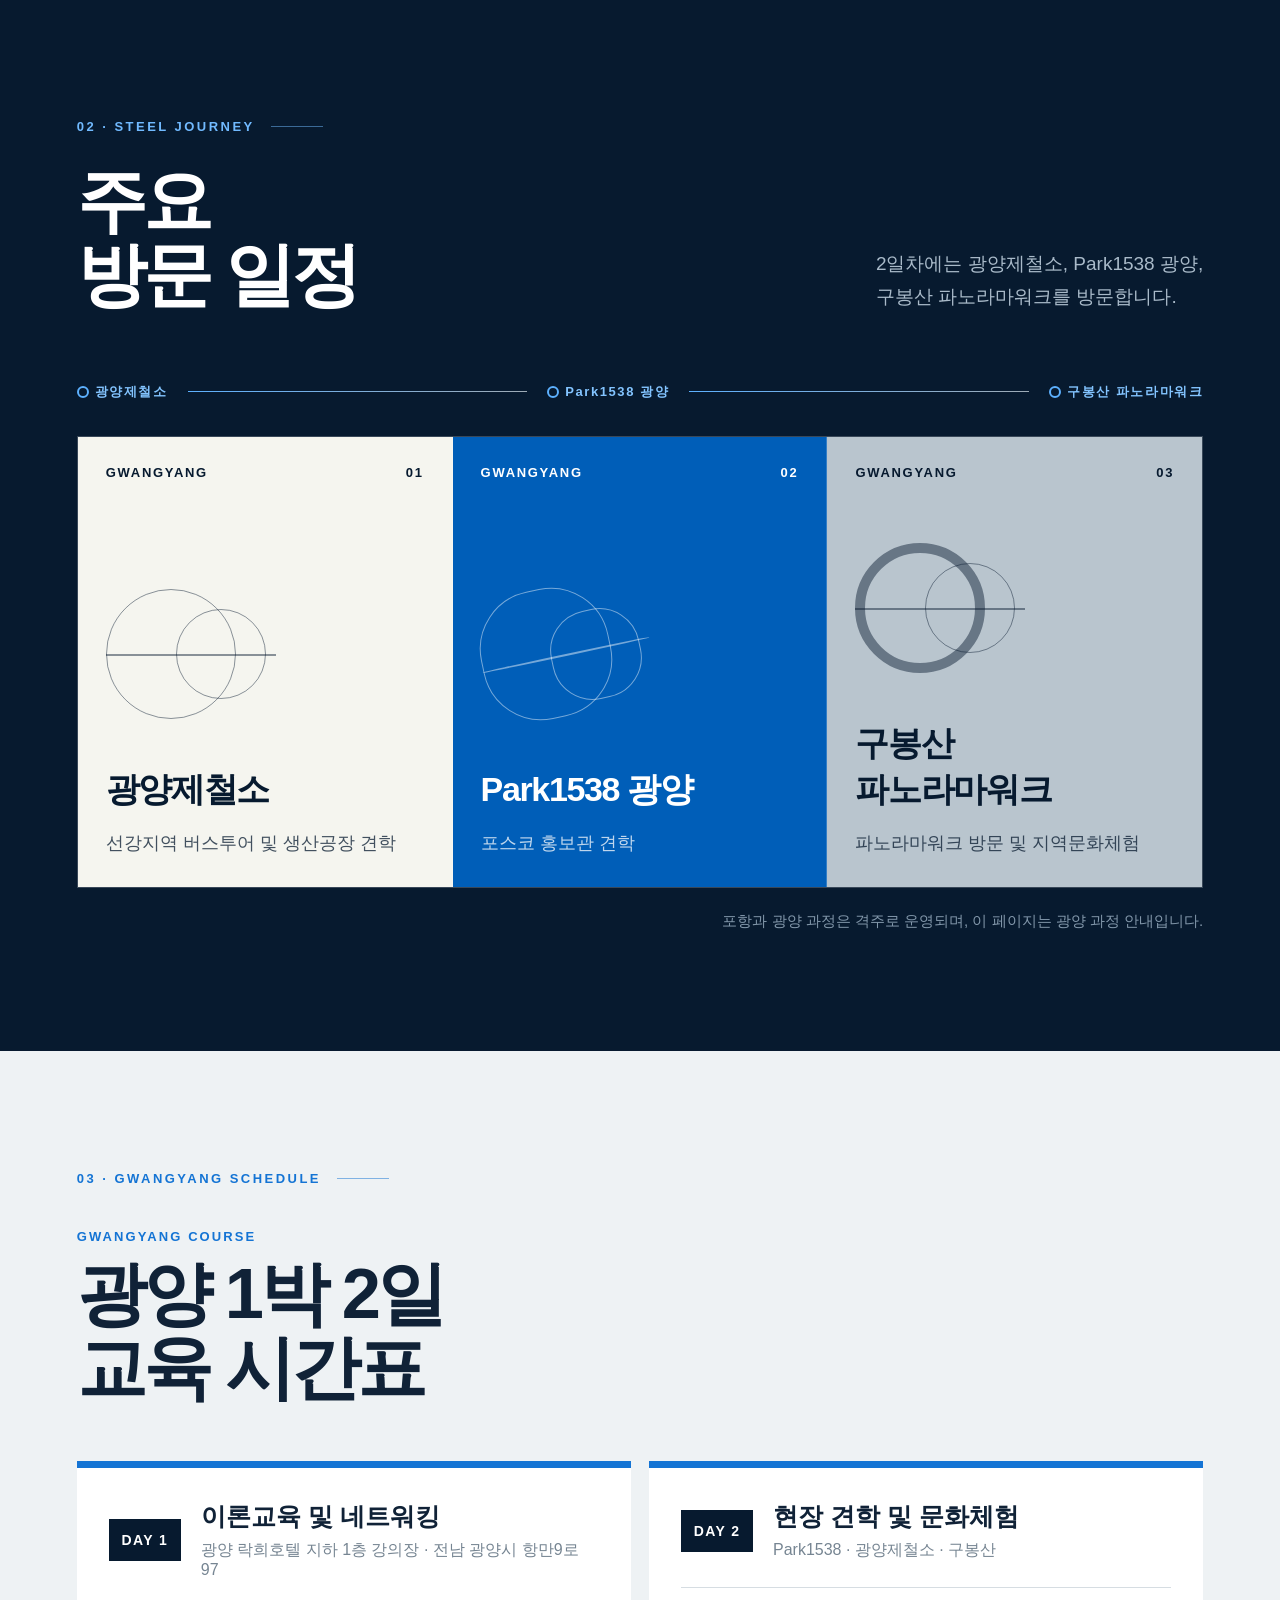
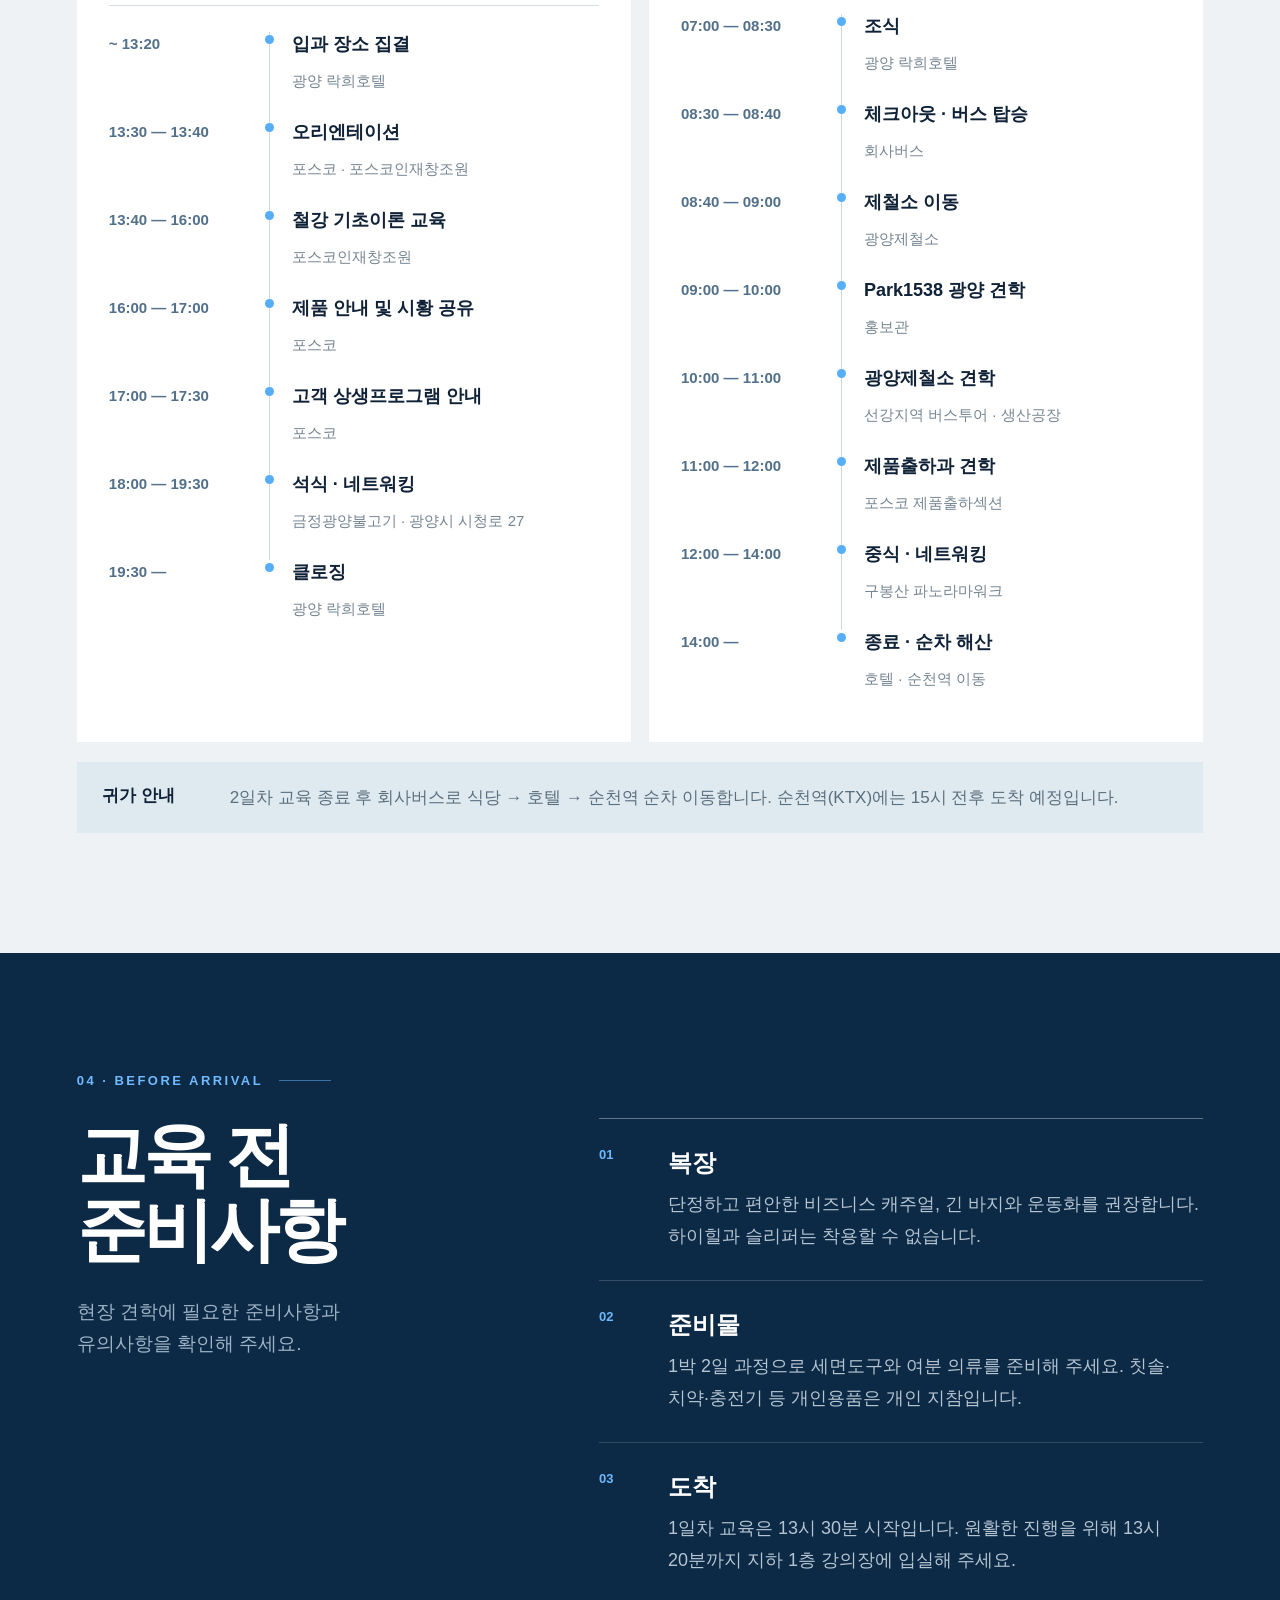
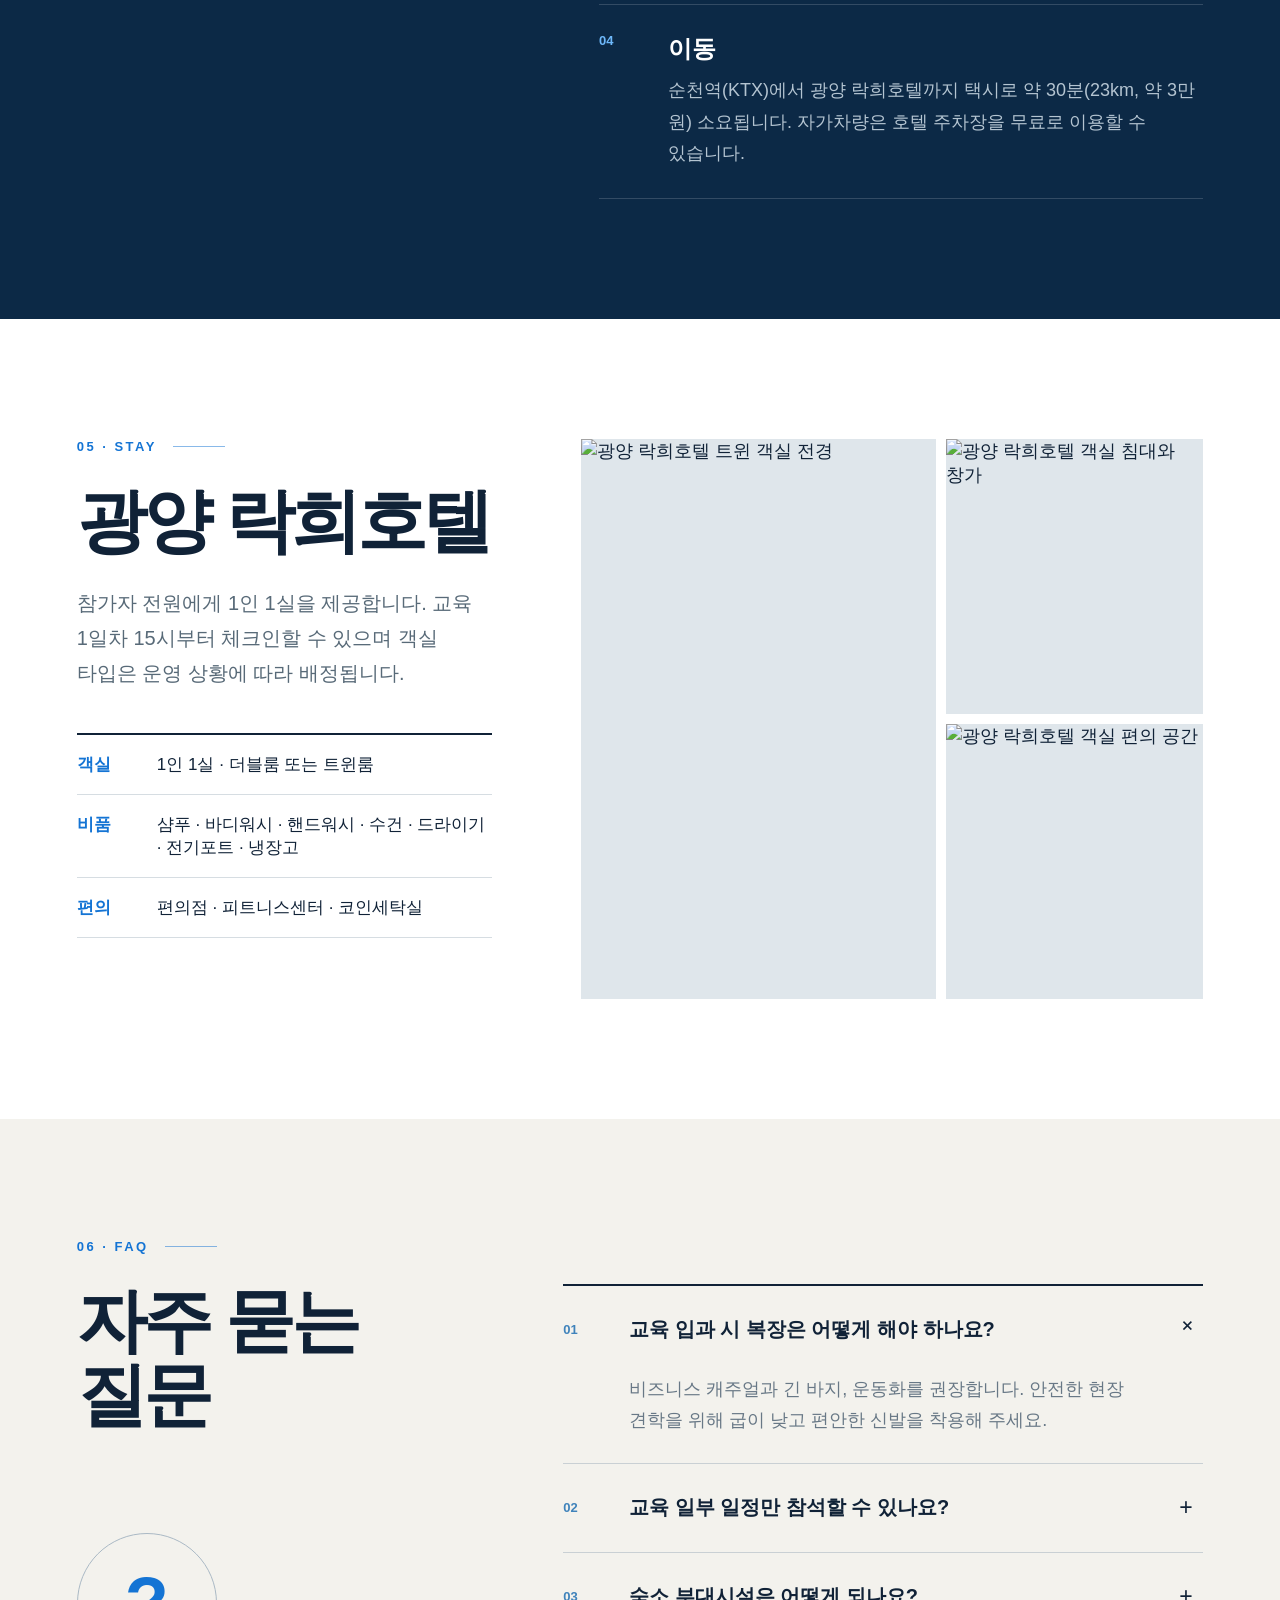
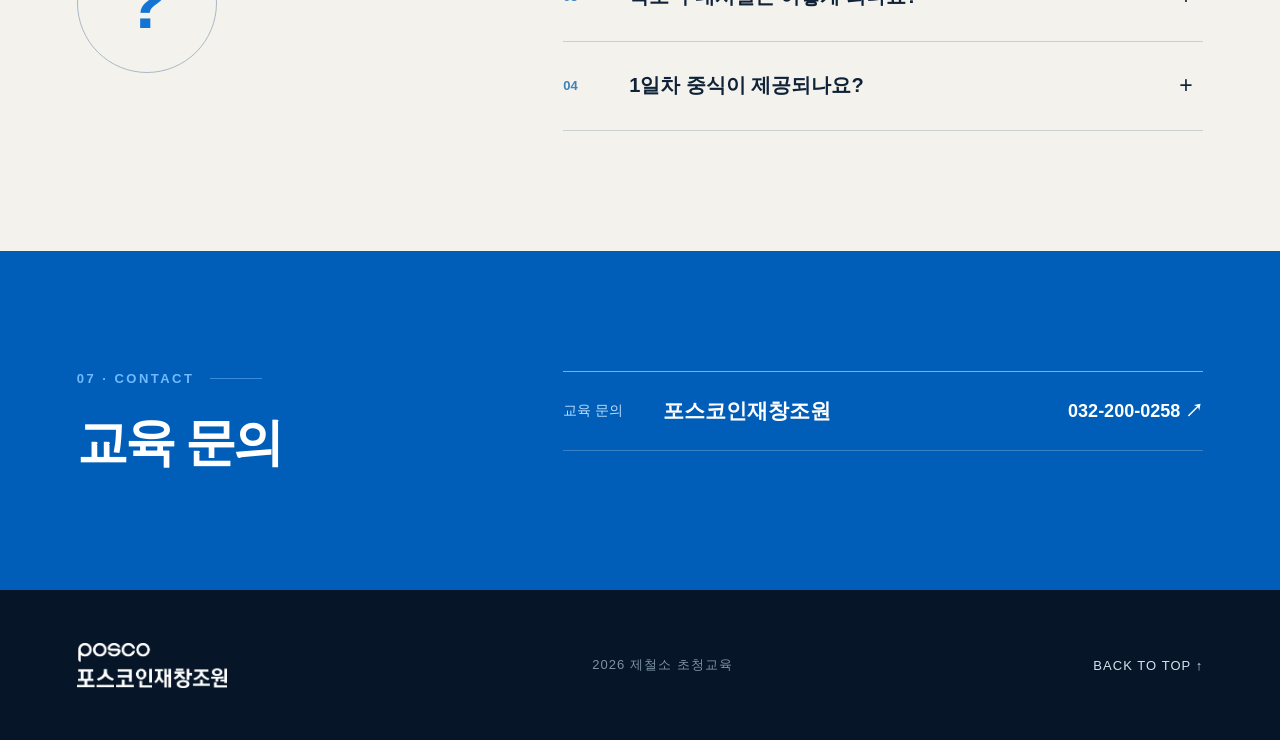
==== commit 09ec39d1: "Restore schedule cards with existing Motion scroll reveals only" ====
--- a/gwangyang-v2/index.html
+++ b/gwangyang-v2/index.html
@@ -41,5 +41,5 @@
 
   <section class="contact section"><div><div class="section-label on-dark">07 · CONTACT</div><h2>교육 문의</h2></div><div class="contact-list"><a href="tel:032-200-0258"><span>교육 문의</span><b>포스코인재창조원</b><strong>032-200-0258 ↗</strong></a></div></section>
   <footer><img src="../assets/poscohrd-logo-white.png" alt="포스코인재창조원"><p>2026 제철소 초청교육</p><a href="#top">BACK TO TOP ↑</a></footer>
-</main><script type="module" src="./hero-animation.js"></script><script type="module" src="./schedule-tabs.js"></script></body></html>
+</main><script type="module" src="./hero-animation.js"></script></body></html>
 
